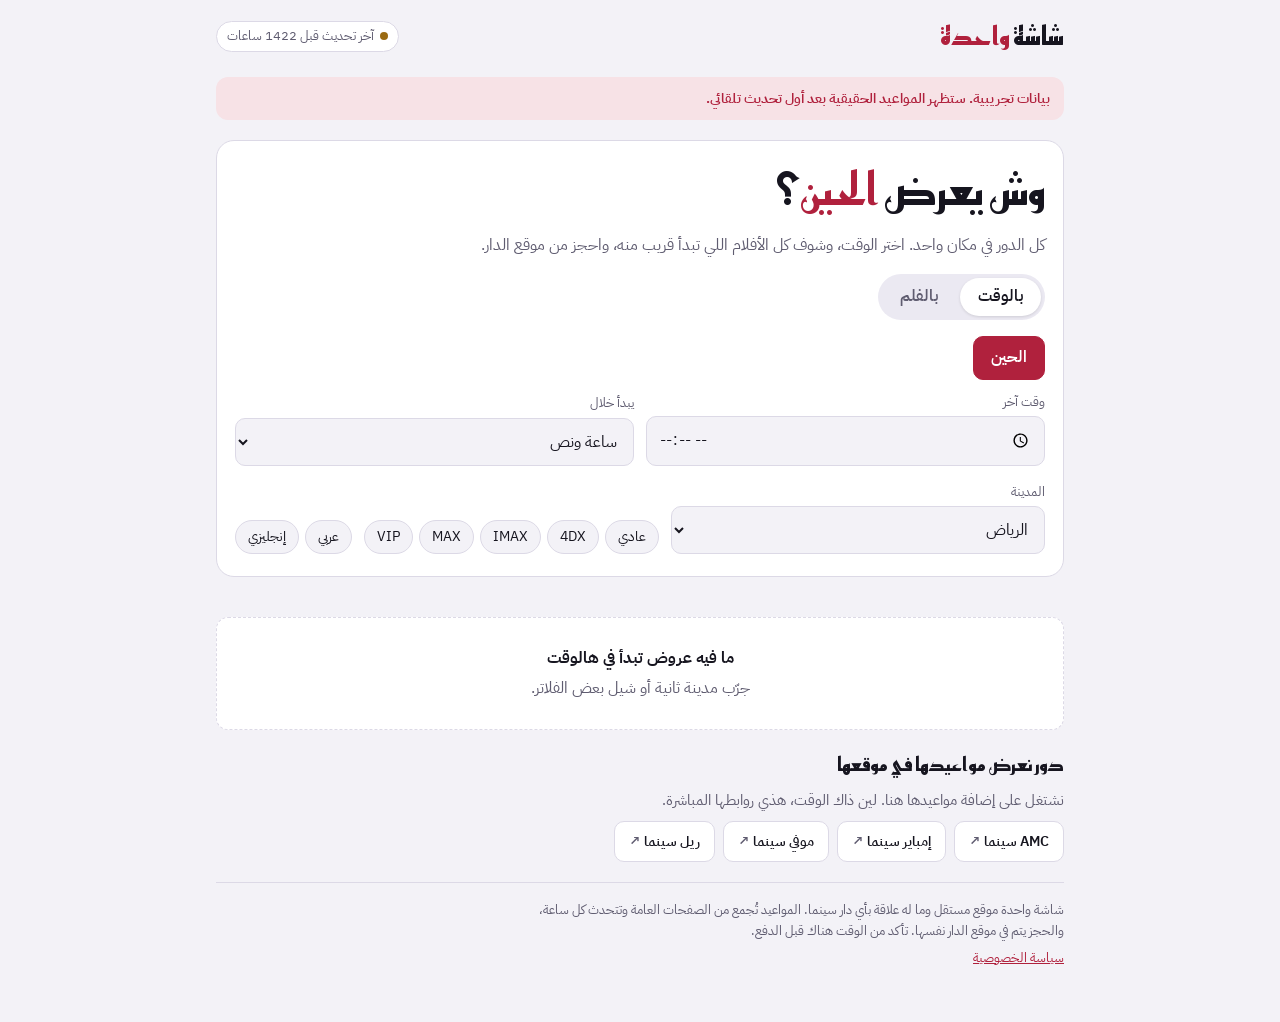
==== site/index.html @ a5a9aa64 "commit main" ====
<!doctype html>
<html lang="ar" dir="rtl">
<head>
<meta charset="utf-8">
<meta name="viewport" content="width=device-width, initial-scale=1, viewport-fit=cover">
<title>شاشة واحدة | مواعيد السينما في السعودية</title>
<meta name="description" content="كل أفلام السينما في السعودية ومواعيدها في مكان واحد. اختر الوقت اللي يناسبك واحجز من موقع الدار نفسها.">
<meta name="theme-color" content="#14151d">
<meta property="og:title" content="شاشة واحدة">
<meta property="og:description" content="وش يعرض الساعة 9 الليلة؟ كل دور السينما في مكان واحد.">
<link rel="preconnect" href="https://fonts.googleapis.com">
<link rel="preconnect" href="https://fonts.gstatic.com" crossorigin>
<link rel="stylesheet" href="https://fonts.googleapis.com/css2?family=Reem+Kufi:wght@500;700&family=IBM+Plex+Sans+Arabic:wght@400;500;600;700&display=swap">
<link rel="stylesheet" href="assets/style.css">
<!-- الإحصائيات: ضع سكربت Google Analytics أو Umami هنا (انظر README) -->
</head>
<body>
<div class="page">
  <header class="top">
    <a class="brand" href="./">شاشة <span>واحدة</span></a>
    <span class="fresh" id="fresh" role="status">جاري التحميل…</span>
  </header>

  <div class="sample-banner" id="sampleBanner" hidden>بيانات تجريبية. ستظهر المواعيد الحقيقية بعد أول تحديث تلقائي.</div>

  <section class="hero" aria-labelledby="heroQ">
    <h1 id="heroQ">وش يعرض <em id="heroTime">الحين</em>؟</h1>
    <p class="lede">كل الدور في مكان واحد. اختر الوقت، وشوف كل الأفلام اللي تبدأ قريب منه، واحجز من موقع الدار.</p>

    <div class="tabs" role="tablist">
      <button type="button" role="tab" id="tabTime" aria-selected="true" aria-controls="panelTime">بالوقت</button>
      <button type="button" role="tab" id="tabMovie" aria-selected="false" aria-controls="panelMovie">بالفلم</button>
    </div>

    <div class="panel" id="panelTime" role="tabpanel" aria-labelledby="tabTime">
      <div class="times-pick" id="timePick" aria-label="اختر الوقت"></div>
      <div class="row">
        <label class="field" for="customTime">وقت آخر<input type="time" id="customTime" step="900"></label>
        <label class="field" for="windowSel">يبدأ خلال<select id="windowSel">
          <option value="45">45 دقيقة</option><option value="90" selected>ساعة ونص</option><option value="180">3 ساعات</option>
        </select></label>
      </div>
    </div>

    <div class="panel" id="panelMovie" role="tabpanel" aria-labelledby="tabMovie" hidden>
      <label class="field wide" for="q">اسم الفلم<input type="search" id="q" placeholder="اكتب بالعربي أو الإنجليزي" autocomplete="off"></label>
    </div>

    <div class="row filters">
      <label class="field" for="city">المدينة<select id="city"></select></label>
      <div class="chipset" id="formatSet" aria-label="نوع الشاشة"></div>
      <div class="chipset" id="langSet" aria-label="اللغة"></div>
    </div>
  </section>

  <p class="summary" id="summary" aria-live="polite"></p>
  <main id="results" class="results"></main>

  <section class="elsewhere" aria-labelledby="elsewhereH">
    <h2 id="elsewhereH">دور نعرض مواعيدها في موقعها</h2>
    <p>نشتغل على إضافة مواعيدها هنا. لين ذاك الوقت، هذي روابطها المباشرة.</p>
    <div class="link-list" id="linkList"></div>
  </section>

  <section class="alerts" id="alerts" hidden aria-labelledby="alertsH">
    <h2 id="alertsH">نبهني أول ما يفتح الحجز</h2>
    <p>اكتب إيميلك واسم الفلم، ونرسل لك أول ما تنزل مواعيده.</p>
    <form id="alertForm" class="row">
      <label class="field" for="alertEmail">الإيميل<input type="email" id="alertEmail" name="email" required dir="ltr"></label>
      <label class="field" for="alertMovie">الفلم<input type="text" id="alertMovie" name="movie" required></label>
      <label class="consent" for="alertConsent"><input type="checkbox" id="alertConsent" name="consent" required> أوافق على <a href="privacy.html">سياسة الخصوصية</a></label>
      <button type="submit" class="btn">نبهني</button>
    </form>
    <p class="form-msg" id="alertMsg" role="status"></p>
  </section>

  <footer class="foot">
    <p>شاشة واحدة موقع مستقل وما له علاقة بأي دار سينما. المواعيد تُجمع من الصفحات العامة وتتحدث كل ساعة، والحجز يتم في موقع الدار نفسها. تأكد من الوقت هناك قبل الدفع.</p>
    <p><a href="privacy.html">سياسة الخصوصية</a></p>
  </footer>
</div>
<script src="assets/app.js"></script>
</body>
</html>
---- site/assets/style.css ----
/* Layout: one column. A big time question up top, then a timeline of shows sorted by start time,
   each row reads like a ticket stub: time | film + cinema | book. */
:root{
  --bg:#f3f2f7; --surface:#ffffff; --sunk:#ebe9f2; --ink:#16151f; --muted:#5f5c70; --line:#dcd9e6;
  --accent:#b0213d; --accent-ink:#ffffff; --accent-soft:#f7e2e6; --gold:#9a6a12;
  --ok:#1f7a4d; --warn:#9a6a12; --bad:#b0213d;
  --f-display:"Reem Kufi","IBM Plex Sans Arabic",Tahoma,sans-serif;
  --f-body:"IBM Plex Sans Arabic",Tahoma,"Segoe UI",sans-serif;
  --r:12px;
  color-scheme:light;
}
@media (prefers-color-scheme:dark){:root{
  --bg:#111118; --surface:#1a1a24; --sunk:#14141c; --ink:#ecebf3; --muted:#9d9ab0; --line:#2c2b3a;
  --accent:#ec5a77; --accent-ink:#16151f; --accent-soft:#3a1d27; --gold:#e0b357;
  --ok:#5fcf95; --warn:#e0b357; --bad:#ec5a77; color-scheme:dark}}

*{box-sizing:border-box}
html{-webkit-text-size-adjust:100%}
body{margin:0;background:var(--bg);color:var(--ink);font-family:var(--f-body);font-size:16px;line-height:1.6}
a{color:var(--accent)}
button,input,select{font:inherit;color:inherit}
:focus-visible{outline:2px solid var(--accent);outline-offset:2px;border-radius:6px}
[hidden]{display:none!important}

.page{max-width:880px;margin:0 auto;padding:max(16px,env(safe-area-inset-top)) 16px 48px;display:flex;flex-direction:column;gap:20px}

.top{display:flex;justify-content:space-between;align-items:center;gap:12px;flex-wrap:wrap}
.brand{font-family:var(--f-display);font-weight:700;font-size:1.6rem;color:var(--ink);text-decoration:none}
.brand span{color:var(--accent)}
.fresh{font-size:.8rem;color:var(--muted);background:var(--surface);border:1px solid var(--line);padding:4px 10px;border-radius:99px;display:inline-flex;align-items:center;gap:6px}
.fresh::before{content:"";width:8px;height:8px;border-radius:50%;background:var(--muted)}
.fresh.ok::before{background:var(--ok)} .fresh.stale::before{background:var(--warn)}
.sample-banner{background:var(--accent-soft);color:var(--accent);border-radius:var(--r);padding:10px 14px;font-weight:600;font-size:.9rem}

.hero{background:var(--surface);border:1px solid var(--line);border-radius:18px;padding:22px 18px;display:flex;flex-direction:column;gap:16px}
.hero h1{font-family:var(--f-display);font-weight:700;font-size:clamp(1.9rem,6vw,2.8rem);line-height:1.2;margin:0;text-wrap:balance}
.hero h1 em{font-style:normal;color:var(--accent);font-variant-numeric:tabular-nums}
.lede{margin:0;color:var(--muted);max-width:60ch}

.tabs{display:inline-flex;background:var(--sunk);border-radius:99px;padding:4px;gap:4px;align-self:flex-start}
.tabs button{border:0;background:transparent;padding:6px 18px;border-radius:99px;cursor:pointer;font-weight:600;color:var(--muted)}
.tabs button[aria-selected=true]{background:var(--surface);color:var(--ink);box-shadow:0 1px 3px rgba(0,0,0,.12)}

.panel{display:flex;flex-direction:column;gap:12px}
.row{display:flex;flex-wrap:wrap;gap:12px;align-items:flex-end}
.field{display:flex;flex-direction:column;gap:4px;font-size:.8rem;color:var(--muted);flex:1 1 150px;min-width:0}
.field.wide{flex-basis:100%}
.field input,.field select{font-size:1rem;padding:10px 12px;border:1px solid var(--line);border-radius:10px;background:var(--bg);color:var(--ink);width:100%}

.times-pick{display:flex;flex-wrap:wrap;gap:8px}
.tp{border:1px solid var(--line);background:var(--bg);border-radius:10px;padding:8px 14px;cursor:pointer;font-weight:600;font-variant-numeric:tabular-nums;min-width:72px}
.tp[aria-pressed=true]{background:var(--accent);border-color:var(--accent);color:var(--accent-ink)}
.chipset{display:flex;flex-wrap:wrap;gap:6px}
.chip{border:1px solid var(--line);background:var(--bg);border-radius:99px;padding:5px 12px;font-size:.85rem;cursor:pointer}
.chip[aria-pressed=true]{background:var(--ink);border-color:var(--ink);color:var(--bg)}

.summary{margin:0;color:var(--muted);font-size:.92rem}
.results{display:flex;flex-direction:column;gap:10px}

/* time-first rows */
.show{display:grid;grid-template-columns:auto 1fr auto;gap:14px;align-items:center;background:var(--surface);border:1px solid var(--line);border-radius:var(--r);padding:12px 14px;position:relative}
.show .when{font-variant-numeric:tabular-nums;text-align:center;min-width:64px;padding-inline-end:14px;border-inline-end:2px dashed var(--line)}
.show .when b{display:block;font-size:1.35rem;font-weight:700;direction:ltr;line-height:1.1}
.show .when small{color:var(--muted);font-size:.72rem}
.show .what{min-width:0;display:flex;flex-direction:column;gap:2px}
.show .what h3{margin:0;font-size:1.02rem;font-weight:700;overflow-wrap:anywhere}
.show .where{color:var(--muted);font-size:.85rem;overflow-wrap:anywhere}
.tags{display:flex;flex-wrap:wrap;gap:4px;margin-top:2px}
.tag{font-size:.72rem;padding:1px 7px;border-radius:5px;background:var(--sunk);color:var(--muted)}
.tag.fmt{background:var(--accent-soft);color:var(--accent);font-weight:600}
.tag.rate{border:1px solid var(--line);background:transparent}
.btn{display:inline-flex;align-items:center;gap:6px;background:var(--accent);color:var(--accent-ink);border:0;border-radius:10px;padding:9px 14px;font-weight:700;text-decoration:none;white-space:nowrap;cursor:pointer}
.btn:hover{filter:brightness(1.07)}
.soon{position:absolute;top:-8px;inset-inline-start:12px;background:var(--gold);color:var(--surface);font-size:.68rem;font-weight:700;padding:1px 8px;border-radius:99px}

/* movie-first cards */
.movie{background:var(--surface);border:1px solid var(--line);border-radius:var(--r);overflow:hidden}
.movie-head{padding:14px;border-bottom:1px solid var(--line);display:flex;flex-direction:column;gap:4px}
.movie-head h3{margin:0;font-family:var(--f-display);font-size:1.25rem;text-wrap:balance}
.cin{padding:12px 14px;border-bottom:1px dashed var(--line);display:flex;flex-direction:column;gap:8px}
.cin:last-child{border-bottom:0}
.cin-name{font-weight:600;font-size:.95rem}
.cin-name small{color:var(--muted);font-weight:400}
.stubs{display:flex;flex-wrap:wrap;gap:8px}
.stub{text-decoration:none;color:var(--ink);border:1px solid var(--line);background:var(--bg);border-radius:8px;padding:6px 12px;font-variant-numeric:tabular-nums;font-weight:600;display:flex;flex-direction:column;align-items:center;min-width:76px}
.stub small{font-weight:400;font-size:.7rem;color:var(--muted)}
.stub:hover{border-color:var(--accent);background:var(--accent-soft)}

.empty{background:var(--surface);border:1px dashed var(--line);border-radius:var(--r);padding:28px 16px;text-align:center;color:var(--muted)}
.empty strong{display:block;color:var(--ink);margin-bottom:4px}

.elsewhere,.alerts{display:flex;flex-direction:column;gap:8px}
.elsewhere h2,.alerts h2{font-family:var(--f-display);font-size:1.2rem;margin:0}
.elsewhere p,.alerts p{margin:0;color:var(--muted);font-size:.92rem}
.link-list{display:flex;flex-wrap:wrap;gap:8px}
.link-list a{border:1px solid var(--line);background:var(--surface);border-radius:10px;padding:8px 14px;text-decoration:none;color:var(--ink);font-weight:600;font-size:.9rem}
.link-list a::after{content:" ↗";color:var(--muted)}
.link-list a:hover{border-color:var(--accent)}
.consent{display:flex;align-items:center;gap:6px;font-size:.85rem;color:var(--muted);flex-basis:100%}
.form-msg{min-height:1.2em}

.foot{border-top:1px solid var(--line);padding-top:16px;color:var(--muted);font-size:.82rem}
.foot p{margin:0 0 6px;max-width:70ch}

@media (max-width:520px){
  .show{grid-template-columns:auto 1fr;}
  .show .btn{grid-column:1/-1;justify-content:center}
}
@media (prefers-reduced-motion:no-preference){
  .show,.stub,.tp,.chip{transition:background .15s,border-color .15s}
}
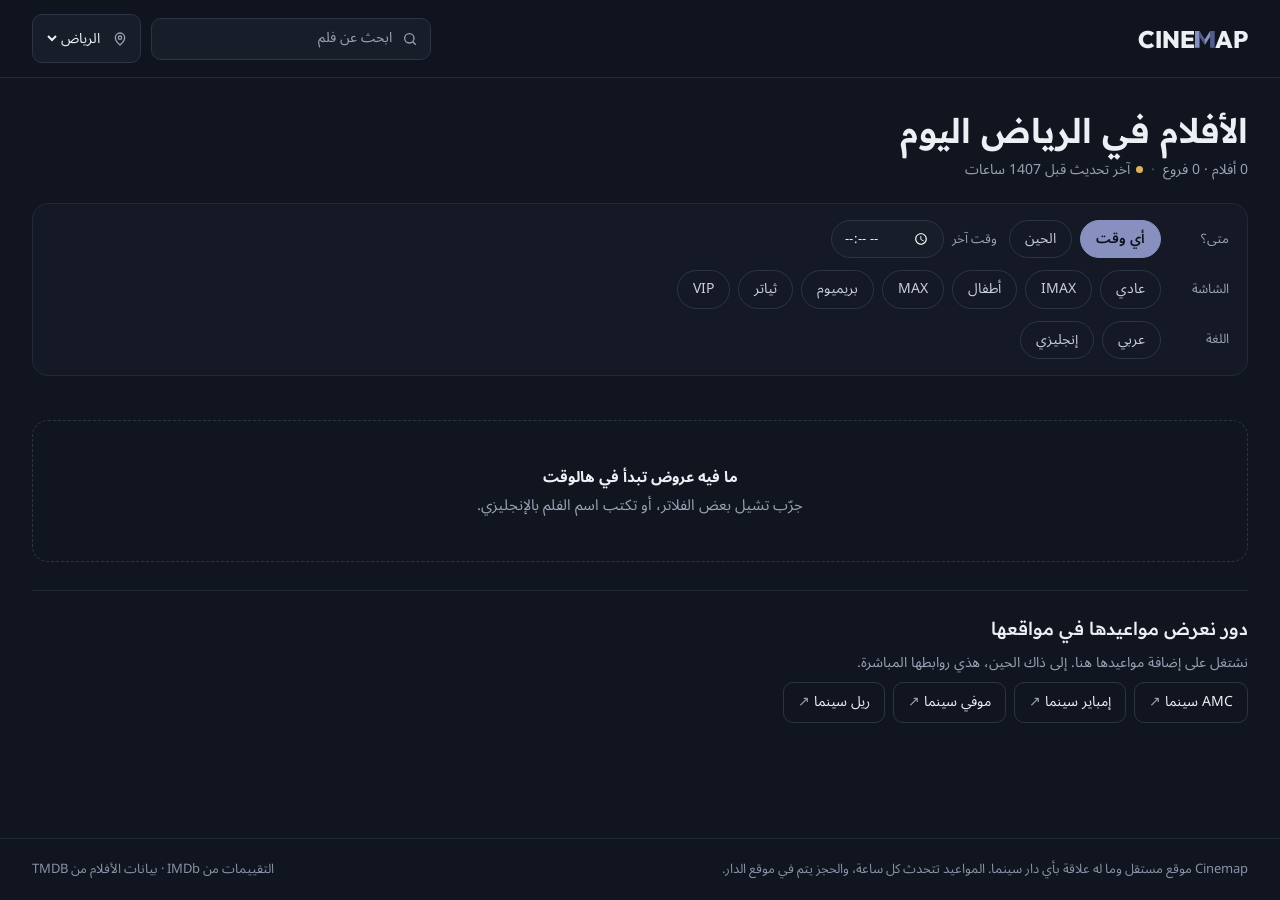
==== commit 3ff7ad5f: "new design" ====
--- a/site/index.html
+++ b/site/index.html
@@ -3,82 +3,84 @@
 <head>
 <meta charset="utf-8">
 <meta name="viewport" content="width=device-width, initial-scale=1, viewport-fit=cover">
-<title>شاشة واحدة | مواعيد السينما في السعودية</title>
+<title>Cinemap | مواعيد السينما في السعودية</title>
 <meta name="description" content="كل أفلام السينما في السعودية ومواعيدها في مكان واحد. اختر الوقت اللي يناسبك واحجز من موقع الدار نفسها.">
-<meta name="theme-color" content="#14151d">
-<meta property="og:title" content="شاشة واحدة">
-<meta property="og:description" content="وش يعرض الساعة 9 الليلة؟ كل دور السينما في مكان واحد.">
+<meta name="theme-color" content="#11151F">
+<meta property="og:title" content="Cinemap · سينما ماب">
+<meta property="og:description" content="كل الدور. كل المواعيد. خريطة وحدة.">
+<link rel="icon" href="assets/favicon.svg" type="image/svg+xml">
 <link rel="preconnect" href="https://fonts.googleapis.com">
 <link rel="preconnect" href="https://fonts.gstatic.com" crossorigin>
-<link rel="stylesheet" href="https://fonts.googleapis.com/css2?family=Reem+Kufi:wght@500;700&family=IBM+Plex+Sans+Arabic:wght@400;500;600;700&display=swap">
+<link rel="preconnect" href="https://image.tmdb.org">
+<link rel="stylesheet" href="https://fonts.googleapis.com/css2?family=Outfit:wght@800&family=Readex+Pro:wght@400;500;600&family=Noto+Sans+Arabic:wght@400;500;600&display=swap">
 <link rel="stylesheet" href="assets/style.css">
 <!-- الإحصائيات: ضع سكربت Google Analytics أو Umami هنا (انظر README) -->
 </head>
 <body>
-<div class="page">
-  <header class="top">
-    <a class="brand" href="./">شاشة <span>واحدة</span></a>
-    <span class="fresh" id="fresh" role="status">جاري التحميل…</span>
-  </header>
+<header class="top">
+  <div class="wrap top-in">
+    <a class="logo" href="#/" aria-label="Cinemap، الصفحة الرئيسية" dir="ltr">
+      <span>CINE</span><svg viewBox="0 0 82 70" aria-hidden="true"><path d="M0 0H19V70H0Z" fill="#8790BF"/><path d="M19 0L41 34V58L19 24Z" fill="#545C8A"/><path d="M41 34L63 0V24L41 58Z" fill="#8790BF"/><path d="M63 0H82V70H63Z" fill="#545C8A"/></svg><span>AP</span>
+    </a>
+    <div class="top-tools">
+      <label class="search" for="q">
+        <svg width="16" height="16" viewBox="0 0 24 24" fill="none" stroke="currentColor" stroke-width="2" stroke-linecap="round" aria-hidden="true"><circle cx="11" cy="11" r="7"/><path d="M20 20l-3.5-3.5"/></svg>
+        <input id="q" type="search" placeholder="ابحث عن فلم" autocomplete="off" aria-label="ابحث عن فلم">
+      </label>
+      <label class="city" for="city">
+        <svg width="16" height="16" viewBox="0 0 24 24" fill="none" stroke="currentColor" stroke-width="2" stroke-linecap="round" aria-hidden="true"><path d="M12 21s-7-6.2-7-11a7 7 0 0 1 14 0c0 4.8-7 11-7 11z"/><circle cx="12" cy="10" r="2.5"/></svg>
+        <select id="city" aria-label="المدينة"></select>
+      </label>
+    </div>
+  </div>
+</header>
 
-  <div class="sample-banner" id="sampleBanner" hidden>بيانات تجريبية. ستظهر المواعيد الحقيقية بعد أول تحديث تلقائي.</div>
+<div class="sample-banner" id="sampleBanner" hidden>بيانات تجريبية. المواعيد الحقيقية تظهر بعد أول تحديث تلقائي.</div>
 
-  <section class="hero" aria-labelledby="heroQ">
-    <h1 id="heroQ">وش يعرض <em id="heroTime">الحين</em>؟</h1>
-    <p class="lede">كل الدور في مكان واحد. اختر الوقت، وشوف كل الأفلام اللي تبدأ قريب منه، واحجز من موقع الدار.</p>
-
-    <div class="tabs" role="tablist">
-      <button type="button" role="tab" id="tabTime" aria-selected="true" aria-controls="panelTime">بالوقت</button>
-      <button type="button" role="tab" id="tabMovie" aria-selected="false" aria-controls="panelMovie">بالفلم</button>
-    </div>
-
-    <div class="panel" id="panelTime" role="tabpanel" aria-labelledby="tabTime">
-      <div class="times-pick" id="timePick" aria-label="اختر الوقت"></div>
-      <div class="row">
-        <label class="field" for="customTime">وقت آخر<input type="time" id="customTime" step="900"></label>
-        <label class="field" for="windowSel">يبدأ خلال<select id="windowSel">
-          <option value="45">45 دقيقة</option><option value="90" selected>ساعة ونص</option><option value="180">3 ساعات</option>
-        </select></label>
+<main class="wrap" id="app">
+  <section id="homeView">
+    <div class="head">
+      <div>
+        <h1 id="homeTitle">الأفلام اليوم</h1>
+        <p class="meta"><span id="countText">جاري التحميل…</span> <span class="dot-sep">·</span> <span id="fresh" class="fresh">—</span></p>
       </div>
     </div>
 
-    <div class="panel" id="panelMovie" role="tabpanel" aria-labelledby="tabMovie" hidden>
-      <label class="field wide" for="q">اسم الفلم<input type="search" id="q" placeholder="اكتب بالعربي أو الإنجليزي" autocomplete="off"></label>
-    </div>
+    <section class="filters" aria-label="الفلاتر">
+      <div class="frow">
+        <span class="flabel">متى؟</span>
+        <div class="chips" id="timeChips"></div>
+        <label class="custom-time" for="customTime"><span>وقت آخر</span><input type="time" id="customTime" step="900"></label>
+      </div>
+      <div class="frow">
+        <span class="flabel">الشاشة</span>
+        <div class="chips" id="formatChips"></div>
+      </div>
+      <div class="frow">
+        <span class="flabel">اللغة</span>
+        <div class="chips" id="langChips"></div>
+      </div>
+    </section>
 
-    <div class="row filters">
-      <label class="field" for="city">المدينة<select id="city"></select></label>
-      <div class="chipset" id="formatSet" aria-label="نوع الشاشة"></div>
-      <div class="chipset" id="langSet" aria-label="اللغة"></div>
-    </div>
+    <div class="grid" id="grid"></div>
+    <div class="empty" id="empty" hidden></div>
   </section>
 
-  <p class="summary" id="summary" aria-live="polite"></p>
-  <main id="results" class="results"></main>
+  <section id="movieView" hidden></section>
 
-  <section class="elsewhere" aria-labelledby="elsewhereH">
-    <h2 id="elsewhereH">دور نعرض مواعيدها في موقعها</h2>
-    <p>نشتغل على إضافة مواعيدها هنا. لين ذاك الوقت، هذي روابطها المباشرة.</p>
+  <section class="elsewhere" id="elsewhere" aria-labelledby="elsewhereH">
+    <h2 id="elsewhereH">دور نعرض مواعيدها في مواقعها</h2>
+    <p>نشتغل على إضافة مواعيدها هنا. إلى ذاك الحين، هذي روابطها المباشرة.</p>
     <div class="link-list" id="linkList"></div>
   </section>
+</main>
 
-  <section class="alerts" id="alerts" hidden aria-labelledby="alertsH">
-    <h2 id="alertsH">نبهني أول ما يفتح الحجز</h2>
-    <p>اكتب إيميلك واسم الفلم، ونرسل لك أول ما تنزل مواعيده.</p>
-    <form id="alertForm" class="row">
-      <label class="field" for="alertEmail">الإيميل<input type="email" id="alertEmail" name="email" required dir="ltr"></label>
-      <label class="field" for="alertMovie">الفلم<input type="text" id="alertMovie" name="movie" required></label>
-      <label class="consent" for="alertConsent"><input type="checkbox" id="alertConsent" name="consent" required> أوافق على <a href="privacy.html">سياسة الخصوصية</a></label>
-      <button type="submit" class="btn">نبهني</button>
-    </form>
-    <p class="form-msg" id="alertMsg" role="status"></p>
-  </section>
-
-  <footer class="foot">
-    <p>شاشة واحدة موقع مستقل وما له علاقة بأي دار سينما. المواعيد تُجمع من الصفحات العامة وتتحدث كل ساعة، والحجز يتم في موقع الدار نفسها. تأكد من الوقت هناك قبل الدفع.</p>
-    <p><a href="privacy.html">سياسة الخصوصية</a></p>
-  </footer>
-</div>
+<footer class="foot">
+  <div class="wrap foot-in">
+    <span>Cinemap موقع مستقل وما له علاقة بأي دار سينما. المواعيد تتحدث كل ساعة، والحجز يتم في موقع الدار.</span>
+    <span>التقييمات من IMDb · بيانات الأفلام من TMDB</span>
+  </div>
+</footer>
 <script src="assets/app.js"></script>
 </body>
 </html>
--- a/site/assets/style.css
+++ b/site/assets/style.css
@@ -1,111 +1,168 @@
-/* Layout: one column. A big time question up top, then a timeline of shows sorted by start time,
-   each row reads like a ticket stub: time | film + cinema | book. */
+/* Cinemap · بنفسجي الغسق
+   تخطيط: هيدر ثابت، ثم شبكة ملصقات (الرئيسية) أو صفحة فلم (تفاصيل + مواعيد حسب الفرع). */
 :root{
-  --bg:#f3f2f7; --surface:#ffffff; --sunk:#ebe9f2; --ink:#16151f; --muted:#5f5c70; --line:#dcd9e6;
-  --accent:#b0213d; --accent-ink:#ffffff; --accent-soft:#f7e2e6; --gold:#9a6a12;
-  --ok:#1f7a4d; --warn:#9a6a12; --bad:#b0213d;
-  --f-display:"Reem Kufi","IBM Plex Sans Arabic",Tahoma,sans-serif;
-  --f-body:"IBM Plex Sans Arabic",Tahoma,"Segoe UI",sans-serif;
+  --night:#11151F;      /* الخلفية */
+  --night-2:#0D1018;    /* أغمق: نص فوق البنفسجي */
+  --surface:#181D2A;    /* البطاقات */
+  --surface-2:#141925;  /* لوحات */
+  --raise:#1F2533;      /* وسوم */
+  --line:#222939;
+  --line-2:#2C3446;
+  --ink:#ECEFF4;
+  --ink-2:#C9CEDB;
+  --muted:#9AA1B5;
+  --dusk:#8790BF;       /* اللون الرئيسي: الاختيار والأزرار */
+  --dusk-shade:#545C8A;
+  --dusk-ink:#A3ABDB;   /* روابط ونص بنفسجي على الغامق */
+  --dusk-soft:#232945;
+  --imdb:#F5C518;
+  --ok:#7FC4A0; --warn:#D9B45A;
+  --f-logo:"Outfit",system-ui,sans-serif;
+  --f-head:"Readex Pro","Noto Sans Arabic",Tahoma,sans-serif;
+  --f-body:"Noto Sans Arabic","Readex Pro",Tahoma,sans-serif;
   --r:12px;
-  color-scheme:light;
+  color-scheme:dark;
 }
-@media (prefers-color-scheme:dark){:root{
-  --bg:#111118; --surface:#1a1a24; --sunk:#14141c; --ink:#ecebf3; --muted:#9d9ab0; --line:#2c2b3a;
-  --accent:#ec5a77; --accent-ink:#16151f; --accent-soft:#3a1d27; --gold:#e0b357;
-  --ok:#5fcf95; --warn:#e0b357; --bad:#ec5a77; color-scheme:dark}}
-
 *{box-sizing:border-box}
 html{-webkit-text-size-adjust:100%}
-body{margin:0;background:var(--bg);color:var(--ink);font-family:var(--f-body);font-size:16px;line-height:1.6}
-a{color:var(--accent)}
+body{margin:0;background:var(--night);color:var(--ink);font-family:var(--f-body);font-size:15px;line-height:1.6;min-height:100vh;display:flex;flex-direction:column}
+a{color:var(--dusk-ink)} a:hover{color:#C4CAEC}
 button,input,select{font:inherit;color:inherit}
-:focus-visible{outline:2px solid var(--accent);outline-offset:2px;border-radius:6px}
+:focus-visible{outline:2px solid var(--dusk);outline-offset:2px;border-radius:8px}
 [hidden]{display:none!important}
+img{max-width:100%;display:block}
+.wrap{width:100%;max-width:1280px;margin:0 auto;padding-inline:clamp(16px,3vw,32px)}
 
-.page{max-width:880px;margin:0 auto;padding:max(16px,env(safe-area-inset-top)) 16px 48px;display:flex;flex-direction:column;gap:20px}
+/* ---------- الهيدر ---------- */
+.top{position:sticky;top:0;z-index:10;background:rgba(17,21,31,.92);backdrop-filter:blur(10px);-webkit-backdrop-filter:blur(10px);border-bottom:1px solid var(--line);padding-top:env(safe-area-inset-top,0px)}
+.top-in{display:flex;align-items:center;justify-content:space-between;gap:16px;padding-block:14px;flex-wrap:wrap}
+.logo{display:flex;align-items:baseline;text-decoration:none;color:var(--ink);font-family:var(--f-logo);font-weight:800;font-size:24px;line-height:1;letter-spacing:-.01em}
+.logo:hover{color:var(--ink)}
+.logo svg{height:.7em;width:auto;margin:0 .03em}
+.top-tools{display:flex;gap:10px;align-items:center;flex-wrap:wrap}
+.search,.city{display:flex;align-items:center;gap:8px;background:var(--surface);border:1px solid var(--line-2);border-radius:10px;padding:0 12px;min-height:42px;color:var(--muted)}
+.search{width:min(280px,60vw)}
+.search input{flex:1;min-width:0;background:transparent;border:0;outline:0;color:var(--ink);font-size:14px}
+.search input::placeholder{color:var(--muted)}
+.city select{background:transparent;border:0;outline:0;color:var(--ink);font-size:14px;cursor:pointer;padding:8px 0}
+.city select option{background:var(--surface);color:var(--ink)}
+.sample-banner{background:var(--dusk-soft);color:var(--dusk-ink);text-align:center;padding:8px 16px;font-size:13px}
 
-.top{display:flex;justify-content:space-between;align-items:center;gap:12px;flex-wrap:wrap}
-.brand{font-family:var(--f-display);font-weight:700;font-size:1.6rem;color:var(--ink);text-decoration:none}
-.brand span{color:var(--accent)}
-.fresh{font-size:.8rem;color:var(--muted);background:var(--surface);border:1px solid var(--line);padding:4px 10px;border-radius:99px;display:inline-flex;align-items:center;gap:6px}
-.fresh::before{content:"";width:8px;height:8px;border-radius:50%;background:var(--muted)}
+main{flex:1;display:flex;flex-direction:column;gap:28px;padding-block:32px 56px}
+#homeView{display:flex;flex-direction:column;gap:22px}
+
+/* ---------- رأس الصفحة ---------- */
+.head h1{margin:0;font-family:var(--f-head);font-weight:600;font-size:clamp(26px,4vw,34px);line-height:1.25;text-wrap:balance}
+.meta{margin:6px 0 0;color:var(--muted);font-size:14px}
+.dot-sep{opacity:.5;margin:0 4px}
+.fresh::before{content:"";display:inline-block;width:7px;height:7px;border-radius:50%;background:var(--muted);margin-inline-end:6px;vertical-align:middle}
 .fresh.ok::before{background:var(--ok)} .fresh.stale::before{background:var(--warn)}
-.sample-banner{background:var(--accent-soft);color:var(--accent);border-radius:var(--r);padding:10px 14px;font-weight:600;font-size:.9rem}
 
-.hero{background:var(--surface);border:1px solid var(--line);border-radius:18px;padding:22px 18px;display:flex;flex-direction:column;gap:16px}
-.hero h1{font-family:var(--f-display);font-weight:700;font-size:clamp(1.9rem,6vw,2.8rem);line-height:1.2;margin:0;text-wrap:balance}
-.hero h1 em{font-style:normal;color:var(--accent);font-variant-numeric:tabular-nums}
-.lede{margin:0;color:var(--muted);max-width:60ch}
+/* ---------- الفلاتر ---------- */
+.filters{display:flex;flex-direction:column;gap:12px;padding:16px 18px;background:var(--surface-2);border:1px solid var(--line);border-radius:16px}
+.frow{display:flex;align-items:center;gap:12px;flex-wrap:wrap}
+.flabel{width:56px;flex:0 0 auto;font-size:13px;color:var(--muted)}
+.chips{display:flex;gap:8px;flex-wrap:wrap}
+.chip{cursor:pointer;border-radius:999px;padding:7px 15px;font-size:14px;min-height:38px;background:transparent;color:var(--ink-2);border:1px solid var(--line-2);transition:border-color .15s,background .15s,color .15s}
+.chip:hover{border-color:var(--dusk-shade)}
+.chip[aria-pressed=true]{background:var(--dusk);border-color:var(--dusk);color:var(--night-2);font-weight:600}
+.custom-time{display:flex;align-items:center;gap:8px;font-size:13px;color:var(--muted)}
+.custom-time input{background:var(--surface);border:1px solid var(--line-2);border-radius:999px;padding:6px 12px;color:var(--ink);min-height:38px}
+@media (max-width:640px){
+  .frow{flex-wrap:nowrap;align-items:flex-start}
+  .frow .chips{flex-wrap:nowrap;overflow-x:auto;padding-bottom:4px;scrollbar-width:none}
+  .frow .chips::-webkit-scrollbar{display:none}
+  .chip{white-space:nowrap}
+  .custom-time{display:none}
+  .flabel{width:auto;padding-top:8px}
+}
 
-.tabs{display:inline-flex;background:var(--sunk);border-radius:99px;padding:4px;gap:4px;align-self:flex-start}
-.tabs button{border:0;background:transparent;padding:6px 18px;border-radius:99px;cursor:pointer;font-weight:600;color:var(--muted)}
-.tabs button[aria-selected=true]{background:var(--surface);color:var(--ink);box-shadow:0 1px 3px rgba(0,0,0,.12)}
+/* ---------- شبكة الأفلام ---------- */
+.grid{display:grid;grid-template-columns:repeat(auto-fill,minmax(180px,1fr));gap:22px 14px}
+@media (max-width:520px){.grid{grid-template-columns:repeat(2,minmax(0,1fr));gap:18px 10px}}
+.card{text-decoration:none;color:inherit;display:flex;flex-direction:column;gap:10px;border-radius:14px;padding:6px;transition:background .15s}
+.card:hover{background:var(--surface);color:inherit}
+.poster{position:relative;aspect-ratio:2/3;border-radius:10px;overflow:hidden;background:var(--surface)}
+.poster img{width:100%;height:100%;object-fit:cover}
+.poster .ph{position:absolute;inset:0;display:flex;flex-direction:column;justify-content:flex-end;gap:4px;padding:16px}
+.poster .ph b{font-family:var(--f-head);font-weight:600;font-size:20px;line-height:1.25;color:rgba(255,255,255,.92)}
+.poster .ph i{font-style:normal;font-size:11px;letter-spacing:.06em;color:rgba(255,255,255,.6);direction:ltr;text-align:right}
+.badge-imdb{position:absolute;top:8px;right:8px;display:inline-flex;gap:4px;align-items:center;background:var(--imdb);color:#111;font-family:var(--f-head);font-weight:600;font-size:12px;border-radius:6px;padding:1px 7px}
+.badge-age{position:absolute;top:8px;left:8px;background:rgba(13,16,24,.78);color:var(--ink);font-size:11px;border-radius:6px;padding:1px 7px;border:1px solid rgba(255,255,255,.16)}
+.card-info{display:flex;flex-direction:column;gap:1px;padding:0 2px}
+.card-title{font-weight:600;font-size:15px;line-height:1.4}
+.card-sub{color:var(--muted);font-size:12.5px}
+.card-next{font-size:13px;margin-top:3px}
+.card-next b{color:var(--dusk-ink);font-weight:600}
+.card-next span{color:var(--muted)}
 
-.panel{display:flex;flex-direction:column;gap:12px}
-.row{display:flex;flex-wrap:wrap;gap:12px;align-items:flex-end}
-.field{display:flex;flex-direction:column;gap:4px;font-size:.8rem;color:var(--muted);flex:1 1 150px;min-width:0}
-.field.wide{flex-basis:100%}
-.field input,.field select{font-size:1rem;padding:10px 12px;border:1px solid var(--line);border-radius:10px;background:var(--bg);color:var(--ink);width:100%}
-
-.times-pick{display:flex;flex-wrap:wrap;gap:8px}
-.tp{border:1px solid var(--line);background:var(--bg);border-radius:10px;padding:8px 14px;cursor:pointer;font-weight:600;font-variant-numeric:tabular-nums;min-width:72px}
-.tp[aria-pressed=true]{background:var(--accent);border-color:var(--accent);color:var(--accent-ink)}
-.chipset{display:flex;flex-wrap:wrap;gap:6px}
-.chip{border:1px solid var(--line);background:var(--bg);border-radius:99px;padding:5px 12px;font-size:.85rem;cursor:pointer}
-.chip[aria-pressed=true]{background:var(--ink);border-color:var(--ink);color:var(--bg)}
-
-.summary{margin:0;color:var(--muted);font-size:.92rem}
-.results{display:flex;flex-direction:column;gap:10px}
-
-/* time-first rows */
-.show{display:grid;grid-template-columns:auto 1fr auto;gap:14px;align-items:center;background:var(--surface);border:1px solid var(--line);border-radius:var(--r);padding:12px 14px;position:relative}
-.show .when{font-variant-numeric:tabular-nums;text-align:center;min-width:64px;padding-inline-end:14px;border-inline-end:2px dashed var(--line)}
-.show .when b{display:block;font-size:1.35rem;font-weight:700;direction:ltr;line-height:1.1}
-.show .when small{color:var(--muted);font-size:.72rem}
-.show .what{min-width:0;display:flex;flex-direction:column;gap:2px}
-.show .what h3{margin:0;font-size:1.02rem;font-weight:700;overflow-wrap:anywhere}
-.show .where{color:var(--muted);font-size:.85rem;overflow-wrap:anywhere}
-.tags{display:flex;flex-wrap:wrap;gap:4px;margin-top:2px}
-.tag{font-size:.72rem;padding:1px 7px;border-radius:5px;background:var(--sunk);color:var(--muted)}
-.tag.fmt{background:var(--accent-soft);color:var(--accent);font-weight:600}
-.tag.rate{border:1px solid var(--line);background:transparent}
-.btn{display:inline-flex;align-items:center;gap:6px;background:var(--accent);color:var(--accent-ink);border:0;border-radius:10px;padding:9px 14px;font-weight:700;text-decoration:none;white-space:nowrap;cursor:pointer}
-.btn:hover{filter:brightness(1.07)}
-.soon{position:absolute;top:-8px;inset-inline-start:12px;background:var(--gold);color:var(--surface);font-size:.68rem;font-weight:700;padding:1px 8px;border-radius:99px}
-
-/* movie-first cards */
-.movie{background:var(--surface);border:1px solid var(--line);border-radius:var(--r);overflow:hidden}
-.movie-head{padding:14px;border-bottom:1px solid var(--line);display:flex;flex-direction:column;gap:4px}
-.movie-head h3{margin:0;font-family:var(--f-display);font-size:1.25rem;text-wrap:balance}
-.cin{padding:12px 14px;border-bottom:1px dashed var(--line);display:flex;flex-direction:column;gap:8px}
-.cin:last-child{border-bottom:0}
-.cin-name{font-weight:600;font-size:.95rem}
-.cin-name small{color:var(--muted);font-weight:400}
-.stubs{display:flex;flex-wrap:wrap;gap:8px}
-.stub{text-decoration:none;color:var(--ink);border:1px solid var(--line);background:var(--bg);border-radius:8px;padding:6px 12px;font-variant-numeric:tabular-nums;font-weight:600;display:flex;flex-direction:column;align-items:center;min-width:76px}
-.stub small{font-weight:400;font-size:.7rem;color:var(--muted)}
-.stub:hover{border-color:var(--accent);background:var(--accent-soft)}
-
-.empty{background:var(--surface);border:1px dashed var(--line);border-radius:var(--r);padding:28px 16px;text-align:center;color:var(--muted)}
+.empty{padding:44px 16px;text-align:center;color:var(--muted);border:1px dashed var(--line-2);border-radius:16px}
 .empty strong{display:block;color:var(--ink);margin-bottom:4px}
 
-.elsewhere,.alerts{display:flex;flex-direction:column;gap:8px}
-.elsewhere h2,.alerts h2{font-family:var(--f-display);font-size:1.2rem;margin:0}
-.elsewhere p,.alerts p{margin:0;color:var(--muted);font-size:.92rem}
+/* ---------- صفحة الفلم ---------- */
+.back{color:var(--muted);text-decoration:none;font-size:14px;align-self:flex-start}
+.back:hover{color:var(--ink)}
+.mv{display:flex;flex-direction:column;gap:36px}
+.mv-top{display:flex;gap:36px;flex-wrap:wrap;align-items:flex-start}
+.mv-poster{flex:0 0 260px;max-width:100%}
+.mv-poster .poster{border-radius:14px}
+.mv-info{flex:999 1 480px;min-width:0;display:flex;flex-direction:column;gap:18px}
+.mv-info h1{margin:0;font-family:var(--f-head);font-weight:600;font-size:clamp(28px,4.5vw,40px);line-height:1.2;text-wrap:balance}
+.mv-en{color:var(--muted);direction:ltr;text-align:right;font-size:15px}
+.tags{display:flex;gap:8px;flex-wrap:wrap;font-size:13px}
+.tag{background:var(--raise);border-radius:6px;padding:2px 9px;color:var(--ink-2)}
+.tag.age{background:transparent;border:1px solid var(--line-2);color:var(--ink)}
+.stats{display:flex;gap:12px;flex-wrap:wrap}
+.stat{display:flex;align-items:center;gap:12px;background:var(--surface);border:1px solid var(--line);border-radius:12px;padding:10px 16px}
+.stat .big{font-family:var(--f-head);font-weight:600;font-size:24px;line-height:1.2}
+.stat .big small{font-size:14px;color:var(--muted);font-weight:400}
+.stat .lbl{color:var(--muted);font-size:13px}
+.imdb-mark{background:var(--imdb);color:#111;font-family:var(--f-head);font-weight:600;font-size:13px;border-radius:5px;padding:1px 7px}
+.overview{margin:0;max-width:64ch;color:#D2D6E2;font-size:16px;line-height:1.85}
+.credits{margin:0;display:grid;grid-template-columns:max-content 1fr;gap:6px 20px;font-size:14px}
+.credits dt{color:var(--muted)} .credits dd{margin:0}
+.actions{display:flex;gap:10px;flex-wrap:wrap}
+.btn{display:inline-flex;align-items:center;gap:8px;text-decoration:none;border-radius:10px;padding:10px 18px;font-size:15px;font-weight:600;min-height:44px;border:1px solid var(--line-2);color:var(--ink);background:transparent;cursor:pointer}
+.btn:hover{border-color:var(--dusk-shade);color:var(--ink)}
+.btn.primary{background:var(--dusk);border-color:var(--dusk);color:var(--night-2)}
+.btn.primary:hover{filter:brightness(1.07);color:var(--night-2)}
+
+.st-head{display:flex;justify-content:space-between;align-items:flex-end;gap:12px;flex-wrap:wrap;border-bottom:1px solid var(--line);padding-bottom:12px}
+.st-head h2{margin:0;font-family:var(--f-head);font-weight:500;font-size:20px}
+.st-head p{margin:0;color:var(--muted);font-size:13px}
+.st-list{display:flex;flex-direction:column;border:1px solid var(--line);border-radius:16px;overflow:hidden}
+.st-row{display:flex;gap:24px;padding:18px 20px;border-bottom:1px solid var(--line);background:var(--surface-2);flex-wrap:wrap}
+.st-row:last-child{border-bottom:0}
+.st-cin{flex:0 0 200px;display:flex;flex-direction:column;gap:2px}
+.st-cin b{font-weight:600;font-size:16px}
+.st-cin span{color:var(--muted);font-size:13px}
+.st-groups{flex:999 1 380px;min-width:0;display:flex;flex-direction:column;gap:12px}
+.st-group{display:flex;gap:14px;align-items:center;flex-wrap:wrap}
+.st-fmt{width:72px;font-size:13px;color:var(--ink-2)}
+.times{display:flex;gap:8px;flex-wrap:wrap}
+.time{text-decoration:none;display:inline-flex;flex-direction:column;align-items:center;justify-content:center;min-width:80px;min-height:50px;border-radius:10px;border:1px solid var(--line-2);background:var(--surface);color:var(--ink);font-family:var(--f-head);font-weight:500;font-size:16px;line-height:1.2;transition:border-color .15s,background .15s}
+.time small{font-family:var(--f-body);font-weight:400;font-size:11px;color:var(--muted);margin-top:2px}
+.time:hover{border-color:var(--dusk);background:var(--dusk-soft);color:var(--ink)}
+.time.soon{border-color:var(--dusk-shade)}
+.st-note{margin:0;color:var(--muted);font-size:13px}
+
+/* ---------- أسفل ---------- */
+.elsewhere{display:flex;flex-direction:column;gap:8px;border-top:1px solid var(--line);padding-top:24px}
+.elsewhere h2{margin:0;font-family:var(--f-head);font-weight:500;font-size:18px}
+.elsewhere p{margin:0;color:var(--muted);font-size:14px}
 .link-list{display:flex;flex-wrap:wrap;gap:8px}
-.link-list a{border:1px solid var(--line);background:var(--surface);border-radius:10px;padding:8px 14px;text-decoration:none;color:var(--ink);font-weight:600;font-size:.9rem}
+.link-list a{border:1px solid var(--line-2);border-radius:10px;padding:8px 14px;text-decoration:none;color:var(--ink);font-size:14px}
 .link-list a::after{content:" ↗";color:var(--muted)}
-.link-list a:hover{border-color:var(--accent)}
-.consent{display:flex;align-items:center;gap:6px;font-size:.85rem;color:var(--muted);flex-basis:100%}
-.form-msg{min-height:1.2em}
+.link-list a:hover{border-color:var(--dusk-shade)}
+.foot{border-top:1px solid var(--line);color:#8A91A6;font-size:13px;padding-bottom:env(safe-area-inset-bottom,0px)}
+.foot-in{display:flex;justify-content:space-between;gap:12px;flex-wrap:wrap;padding-block:20px}
 
-.foot{border-top:1px solid var(--line);padding-top:16px;color:var(--muted);font-size:.82rem}
-.foot p{margin:0 0 6px;max-width:70ch}
-
-@media (max-width:520px){
-  .show{grid-template-columns:auto 1fr;}
-  .show .btn{grid-column:1/-1;justify-content:center}
+@media (max-width:640px){
+  .mv-top{gap:20px}
+  .mv-poster{flex-basis:140px}
+  .mv-info{flex-basis:100%}
+  .st-row{gap:12px;padding:16px}
+  .st-cin{flex-basis:100%}
+  .st-fmt{width:100%}
 }
-@media (prefers-reduced-motion:no-preference){
-  .show,.stub,.tp,.chip{transition:background .15s,border-color .15s}
-}
+@media (prefers-reduced-motion:reduce){*{transition:none!important}}
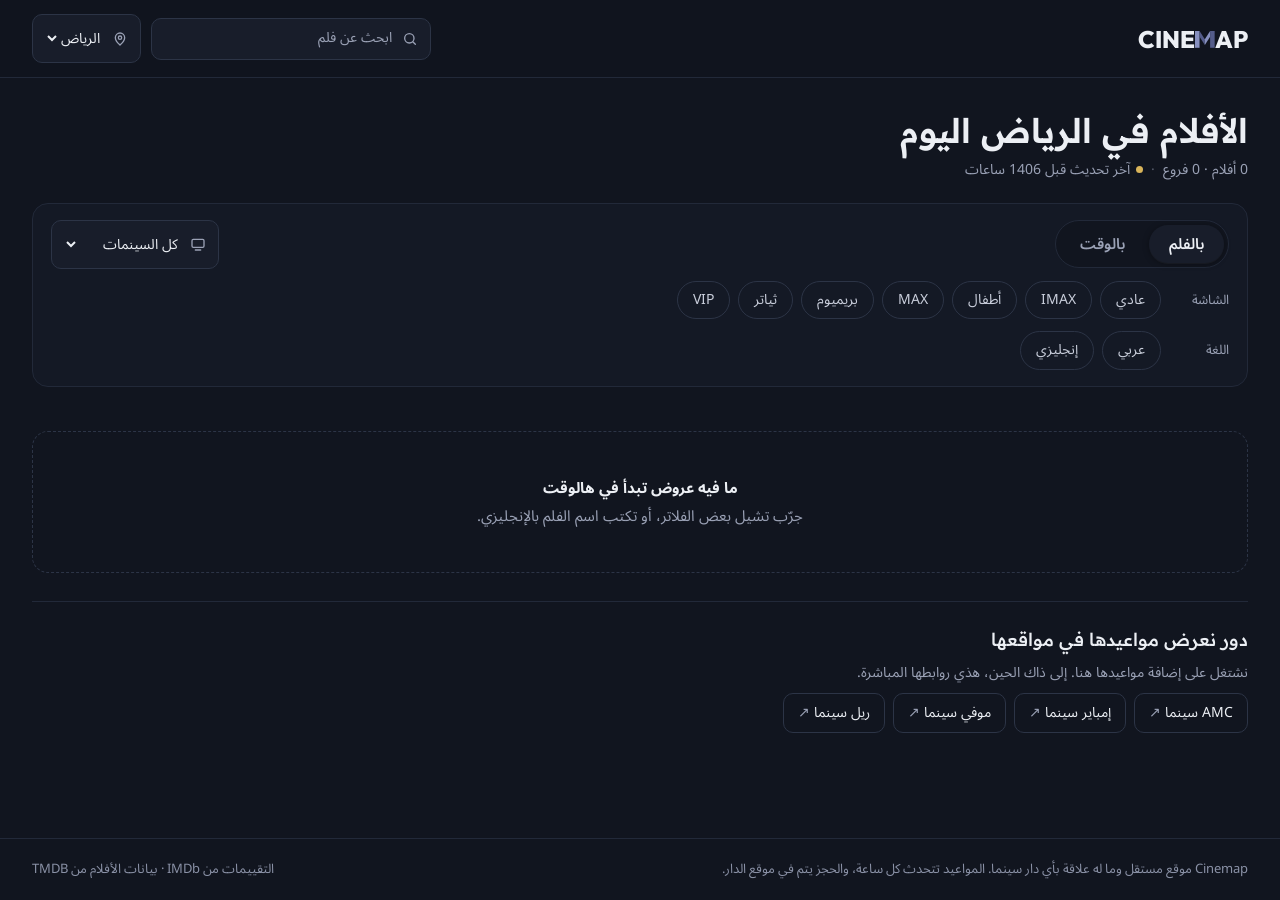
==== commit 512ac4c5: "update design" ====
--- a/site/index.html
+++ b/site/index.html
@@ -47,7 +47,17 @@
     </div>
 
     <section class="filters" aria-label="الفلاتر">
-      <div class="frow">
+      <div class="frow mode-row">
+        <div class="tabs" role="tablist" aria-label="طريقة البحث">
+          <button type="button" role="tab" id="tabMovie" aria-selected="true">بالفلم</button>
+          <button type="button" role="tab" id="tabTime" aria-selected="false">بالوقت</button>
+        </div>
+        <label class="cinema-pick" for="cinemaSel">
+          <svg width="16" height="16" viewBox="0 0 24 24" fill="none" stroke="currentColor" stroke-width="2" stroke-linecap="round" aria-hidden="true"><rect x="3" y="5" width="18" height="12" rx="2"/><path d="M8 21h8"/></svg>
+          <select id="cinemaSel" aria-label="السينما"></select>
+        </label>
+      </div>
+      <div class="frow" id="timeRow" hidden>
         <span class="flabel">متى؟</span>
         <div class="chips" id="timeChips"></div>
         <label class="custom-time" for="customTime"><span>وقت آخر</span><input type="time" id="customTime" step="900"></label>
@@ -63,6 +73,7 @@
     </section>
 
     <div class="grid" id="grid"></div>
+    <div class="rows" id="rows" hidden></div>
     <div class="empty" id="empty" hidden></div>
   </section>
 
--- a/site/assets/style.css
+++ b/site/assets/style.css
@@ -66,6 +66,37 @@
 .chip{cursor:pointer;border-radius:999px;padding:7px 15px;font-size:14px;min-height:38px;background:transparent;color:var(--ink-2);border:1px solid var(--line-2);transition:border-color .15s,background .15s,color .15s}
 .chip:hover{border-color:var(--dusk-shade)}
 .chip[aria-pressed=true]{background:var(--dusk);border-color:var(--dusk);color:var(--night-2);font-weight:600}
+.mode-row{justify-content:space-between}
+.tabs{display:inline-flex;background:var(--night);border:1px solid var(--line);border-radius:999px;padding:4px;gap:4px}
+.tabs button{border:0;background:transparent;color:var(--muted);border-radius:999px;padding:7px 20px;font-weight:600;cursor:pointer;min-height:38px}
+.tabs button[aria-selected=true]{background:var(--surface);color:var(--ink);box-shadow:0 1px 0 rgba(255,255,255,.04),0 1px 6px rgba(0,0,0,.35)}
+.cinema-pick{display:flex;align-items:center;gap:8px;background:var(--surface);border:1px solid var(--line-2);border-radius:10px;padding:0 12px;min-height:42px;color:var(--muted);max-width:100%}
+.cinema-pick select{background:transparent;border:0;outline:0;color:var(--ink);font-size:14px;cursor:pointer;padding:8px 0;max-width:62vw}
+.cinema-pick select option,.cinema-pick select optgroup{background:var(--surface);color:var(--ink)}
+.cinema-pick.on{border-color:var(--dusk)}
+
+/* قائمة الوقت */
+.rows{display:flex;flex-direction:column;gap:10px}
+.row{display:grid;grid-template-columns:auto auto 1fr auto;gap:16px;align-items:center;background:var(--surface-2);border:1px solid var(--line);border-radius:14px;padding:10px 14px 10px 10px}
+.row .when{font-family:var(--f-head);text-align:center;min-width:64px;padding-inline-end:14px;border-inline-end:1px dashed var(--line-2)}
+.row .when b{display:block;font-weight:600;font-size:22px;line-height:1.1}
+.row .when small{color:var(--muted);font-size:12px}
+.row .thumb{width:46px;aspect-ratio:2/3;border-radius:6px;overflow:hidden;background:var(--surface);flex:0 0 auto}
+.row .thumb img{width:100%;height:100%;object-fit:cover}
+.row .what{min-width:0;display:flex;flex-direction:column;gap:2px}
+.row .what a{color:var(--ink);text-decoration:none;font-weight:600;font-size:16px;overflow-wrap:anywhere}
+.row .what a:hover{color:var(--dusk-ink)}
+.row .where{color:var(--muted);font-size:13px;overflow-wrap:anywhere}
+.row .mini-tags{display:flex;gap:6px;flex-wrap:wrap;margin-top:2px}
+.row .mini-tags span{font-size:11.5px;background:var(--raise);color:var(--ink-2);border-radius:5px;padding:0 7px}
+.row .mini-tags .fmt{background:var(--dusk-soft);color:var(--dusk-ink)}
+.row .mini-tags .imdb{background:var(--imdb);color:#111;font-weight:600}
+.row .soon-tag{color:var(--warn);font-size:12px}
+@media (max-width:560px){
+  .row{grid-template-columns:auto 1fr;gap:10px 12px}
+  .row .thumb{display:none}
+  .row .btn{grid-column:1/-1;justify-content:center}
+}
 .custom-time{display:flex;align-items:center;gap:8px;font-size:13px;color:var(--muted)}
 .custom-time input{background:var(--surface);border:1px solid var(--line-2);border-radius:999px;padding:6px 12px;color:var(--ink);min-height:38px}
 @media (max-width:640px){
@@ -75,6 +106,10 @@
   .chip{white-space:nowrap}
   .custom-time{display:none}
   .flabel{width:auto;padding-top:8px}
+  .frow.mode-row{flex-wrap:wrap}
+  .mode-row .tabs,.mode-row .cinema-pick{flex:1 1 100%}
+  .mode-row .tabs button{flex:1}
+  .cinema-pick select{flex:1;max-width:none}
 }
 
 /* ---------- شبكة الأفلام ---------- */
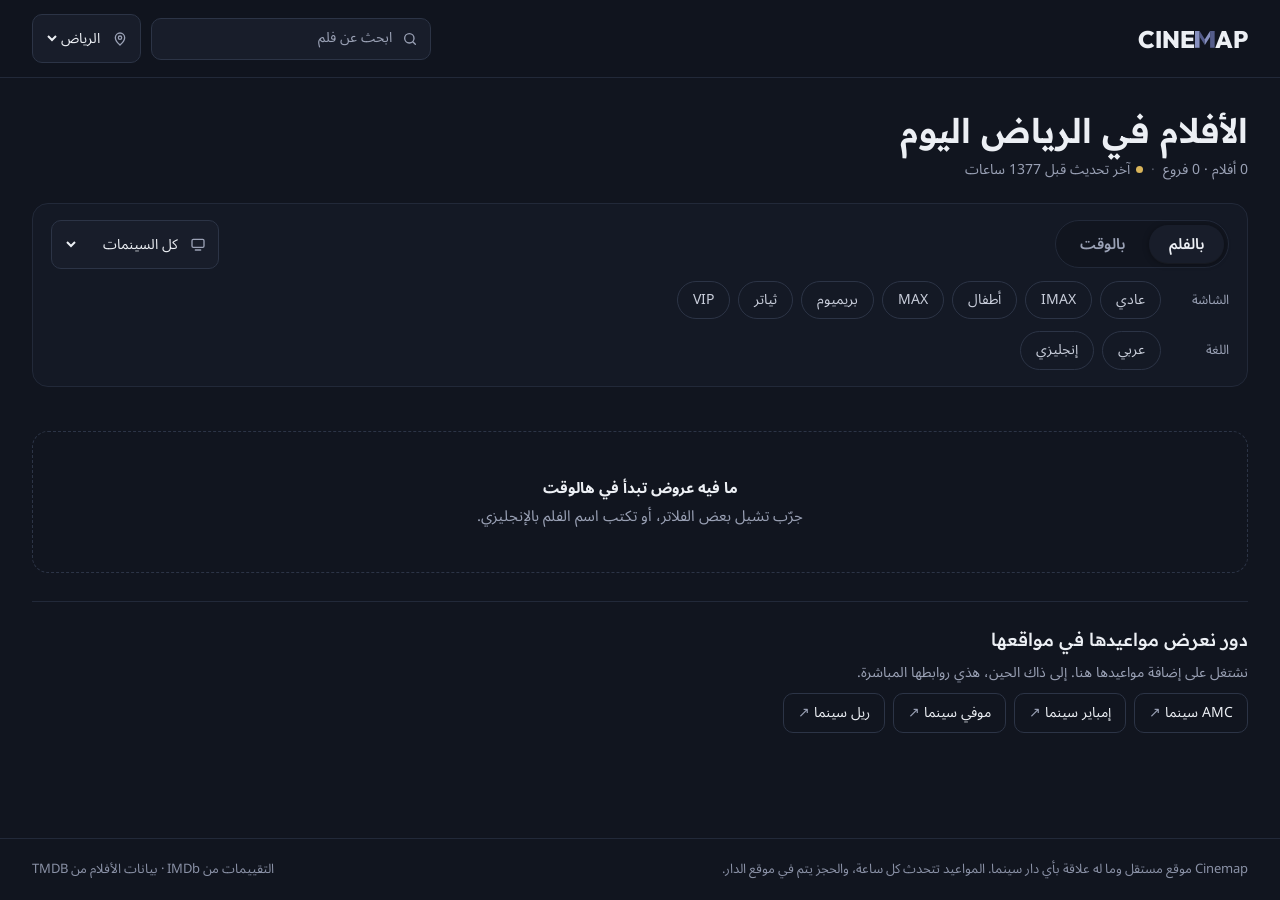
==== commit e26b0517: "Update" ====
--- a/site/index.html
+++ b/site/index.html
@@ -39,6 +39,7 @@
 
 <main class="wrap" id="app">
   <section id="homeView">
+    <section class="hero" id="hero" hidden aria-label="فلم مميز"></section>
     <div class="head">
       <div>
         <h1 id="homeTitle">الأفلام اليوم</h1>
--- a/site/assets/style.css
+++ b/site/assets/style.css
@@ -50,6 +50,36 @@
 
 main{flex:1;display:flex;flex-direction:column;gap:28px;padding-block:32px 56px}
 #homeView{display:flex;flex-direction:column;gap:22px}
+
+/* ---------- الفلم المميز ---------- */
+.hero{position:relative;overflow:hidden;border-radius:22px;border:1px solid var(--line);background:var(--surface-2);min-height:340px;display:flex;isolation:isolate}
+.hero-bg{position:absolute;inset:-40px;z-index:-2;background-size:cover;background-position:center;filter:blur(38px) saturate(1.1);opacity:.55;transform:scale(1.1)}
+.hero::after{content:"";position:absolute;inset:0;z-index:-1;background:linear-gradient(270deg,rgba(17,21,31,.35) 0%,rgba(17,21,31,.82) 55%,rgba(17,21,31,.96) 100%)}
+.hero-in{display:flex;gap:32px;align-items:center;padding:32px;width:100%}
+.hero-poster{flex:0 0 190px;border-radius:12px;overflow:hidden;box-shadow:0 18px 40px rgba(0,0,0,.45)}
+.hero-poster .poster{border-radius:12px}
+.hero-txt{flex:1 1 auto;min-width:0;display:flex;flex-direction:column;gap:14px;max-width:640px}
+.hero-kicker{font-size:13px;color:var(--dusk-ink);letter-spacing:.02em}
+.hero-txt h2{margin:0;font-family:var(--f-head);font-weight:600;font-size:clamp(26px,4vw,40px);line-height:1.2;text-wrap:balance}
+.hero-txt p{margin:0;color:var(--ink-2);font-size:15px;line-height:1.8;display:-webkit-box;-webkit-line-clamp:3;-webkit-box-orient:vertical;overflow:hidden}
+.hero-next{display:flex;gap:8px;flex-wrap:wrap;align-items:center;font-size:14px;color:var(--muted)}
+.hero-next .time{min-width:70px;min-height:44px;font-size:15px}
+.hero-dots{position:absolute;bottom:14px;left:18px;display:flex;gap:6px}
+.hero-dots button{width:8px;height:8px;border-radius:50%;border:0;padding:0;background:rgba(236,239,244,.3);cursor:pointer}
+.hero-dots button[aria-current=true]{background:var(--ink);width:20px;border-radius:4px}
+@media (max-width:640px){
+  .hero{min-height:0}
+  .hero-in{padding:20px;gap:16px;align-items:flex-start}
+  .hero-poster{flex-basis:96px}
+  .hero-txt p{-webkit-line-clamp:2;font-size:14px}
+  .hero-next .time{min-width:62px}
+  .hero-next .time:nth-of-type(n+4){display:none}
+  .hero-poster .badge-imdb,.hero-poster .badge-age,.hero-poster .ph i{display:none}
+  .hero-poster .ph b{font-size:14px}
+  .hero .actions .btn{flex:1;justify-content:center}
+}
+@media (prefers-reduced-motion:no-preference){.hero-in{animation:heroIn .45s ease}}
+@keyframes heroIn{from{opacity:.4;transform:translateY(4px)}to{opacity:1;transform:none}}
 
 /* ---------- رأس الصفحة ---------- */
 .head h1{margin:0;font-family:var(--f-head);font-weight:600;font-size:clamp(26px,4vw,34px);line-height:1.25;text-wrap:balance}
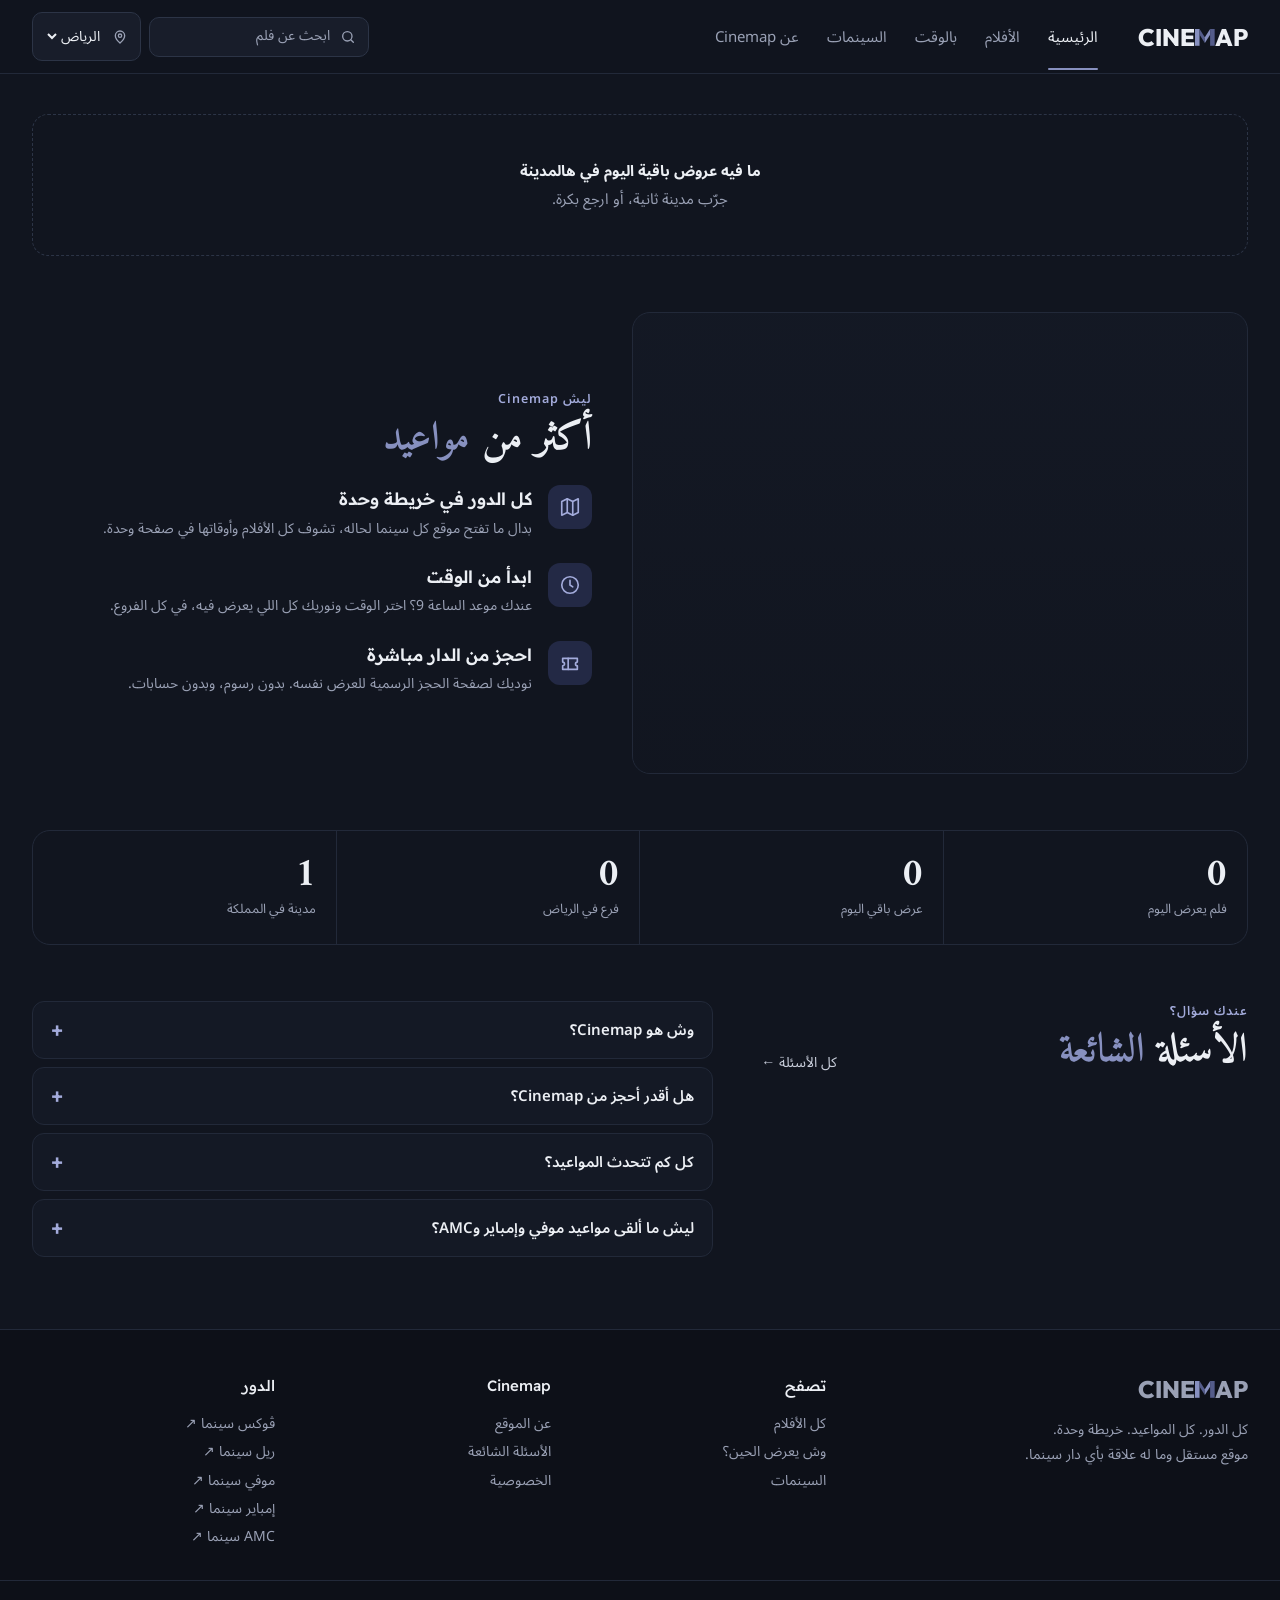
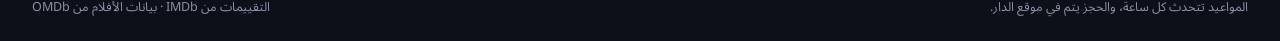
==== commit 85d12c39: "update" ====
--- a/site/index.html
+++ b/site/index.html
@@ -11,22 +11,29 @@
 <link rel="icon" href="assets/favicon.svg" type="image/svg+xml">
 <link rel="preconnect" href="https://fonts.googleapis.com">
 <link rel="preconnect" href="https://fonts.gstatic.com" crossorigin>
-<link rel="preconnect" href="https://image.tmdb.org">
-<link rel="stylesheet" href="https://fonts.googleapis.com/css2?family=Outfit:wght@800&family=Readex+Pro:wght@400;500;600&family=Noto+Sans+Arabic:wght@400;500;600&display=swap">
+<link rel="stylesheet" href="https://fonts.googleapis.com/css2?family=Amiri:wght@400;700&family=Outfit:wght@800&family=Readex+Pro:wght@400;500;600&family=Noto+Sans+Arabic:wght@400;500;600&display=swap">
 <link rel="stylesheet" href="assets/style.css">
 <!-- الإحصائيات: ضع سكربت Google Analytics أو Umami هنا (انظر README) -->
 </head>
 <body>
+<a class="skip" href="#view">انتقل للمحتوى</a>
 <header class="top">
   <div class="wrap top-in">
-    <a class="logo" href="#/" aria-label="Cinemap، الصفحة الرئيسية" dir="ltr">
+    <a class="logo" href="#/" aria-label="Cinemap، الرئيسية" dir="ltr">
       <span>CINE</span><svg viewBox="0 0 82 70" aria-hidden="true"><path d="M0 0H19V70H0Z" fill="#8790BF"/><path d="M19 0L41 34V58L19 24Z" fill="#545C8A"/><path d="M41 34L63 0V24L41 58Z" fill="#8790BF"/><path d="M63 0H82V70H63Z" fill="#545C8A"/></svg><span>AP</span>
     </a>
+    <nav class="nav" aria-label="الأقسام">
+      <a href="#/" data-nav="home">الرئيسية</a>
+      <a href="#/movies" data-nav="movies">الأفلام</a>
+      <a href="#/times" data-nav="times">بالوقت</a>
+      <a href="#/cinemas" data-nav="cinemas">السينمات</a>
+      <a href="#/about" data-nav="about">عن Cinemap</a>
+    </nav>
     <div class="top-tools">
-      <label class="search" for="q">
+      <form class="search" id="searchForm" role="search">
         <svg width="16" height="16" viewBox="0 0 24 24" fill="none" stroke="currentColor" stroke-width="2" stroke-linecap="round" aria-hidden="true"><circle cx="11" cy="11" r="7"/><path d="M20 20l-3.5-3.5"/></svg>
         <input id="q" type="search" placeholder="ابحث عن فلم" autocomplete="off" aria-label="ابحث عن فلم">
-      </label>
+      </form>
       <label class="city" for="city">
         <svg width="16" height="16" viewBox="0 0 24 24" fill="none" stroke="currentColor" stroke-width="2" stroke-linecap="round" aria-hidden="true"><path d="M12 21s-7-6.2-7-11a7 7 0 0 1 14 0c0 4.8-7 11-7 11z"/><circle cx="12" cy="10" r="2.5"/></svg>
         <select id="city" aria-label="المدينة"></select>
@@ -34,65 +41,41 @@
     </div>
   </div>
 </header>
-
 <div class="sample-banner" id="sampleBanner" hidden>بيانات تجريبية. المواعيد الحقيقية تظهر بعد أول تحديث تلقائي.</div>
 
-<main class="wrap" id="app">
-  <section id="homeView">
-    <section class="hero" id="hero" hidden aria-label="فلم مميز"></section>
-    <div class="head">
-      <div>
-        <h1 id="homeTitle">الأفلام اليوم</h1>
-        <p class="meta"><span id="countText">جاري التحميل…</span> <span class="dot-sep">·</span> <span id="fresh" class="fresh">—</span></p>
-      </div>
-    </div>
-
-    <section class="filters" aria-label="الفلاتر">
-      <div class="frow mode-row">
-        <div class="tabs" role="tablist" aria-label="طريقة البحث">
-          <button type="button" role="tab" id="tabMovie" aria-selected="true">بالفلم</button>
-          <button type="button" role="tab" id="tabTime" aria-selected="false">بالوقت</button>
-        </div>
-        <label class="cinema-pick" for="cinemaSel">
-          <svg width="16" height="16" viewBox="0 0 24 24" fill="none" stroke="currentColor" stroke-width="2" stroke-linecap="round" aria-hidden="true"><rect x="3" y="5" width="18" height="12" rx="2"/><path d="M8 21h8"/></svg>
-          <select id="cinemaSel" aria-label="السينما"></select>
-        </label>
-      </div>
-      <div class="frow" id="timeRow" hidden>
-        <span class="flabel">متى؟</span>
-        <div class="chips" id="timeChips"></div>
-        <label class="custom-time" for="customTime"><span>وقت آخر</span><input type="time" id="customTime" step="900"></label>
-      </div>
-      <div class="frow">
-        <span class="flabel">الشاشة</span>
-        <div class="chips" id="formatChips"></div>
-      </div>
-      <div class="frow">
-        <span class="flabel">اللغة</span>
-        <div class="chips" id="langChips"></div>
-      </div>
-    </section>
-
-    <div class="grid" id="grid"></div>
-    <div class="rows" id="rows" hidden></div>
-    <div class="empty" id="empty" hidden></div>
-  </section>
-
-  <section id="movieView" hidden></section>
-
-  <section class="elsewhere" id="elsewhere" aria-labelledby="elsewhereH">
-    <h2 id="elsewhereH">دور نعرض مواعيدها في مواقعها</h2>
-    <p>نشتغل على إضافة مواعيدها هنا. إلى ذاك الحين، هذي روابطها المباشرة.</p>
-    <div class="link-list" id="linkList"></div>
-  </section>
-</main>
+<main id="view" tabindex="-1"><div class="wrap loading">جاري تحميل المواعيد…</div></main>
 
 <footer class="foot">
-  <div class="wrap foot-in">
-    <span>Cinemap موقع مستقل وما له علاقة بأي دار سينما. المواعيد تتحدث كل ساعة، والحجز يتم في موقع الدار.</span>
-    <span>التقييمات من IMDb · بيانات الأفلام من TMDB</span>
+  <div class="wrap foot-grid">
+    <div class="foot-brand">
+      <a class="logo" href="#/" dir="ltr" aria-label="Cinemap"><span>CINE</span><svg viewBox="0 0 82 70" aria-hidden="true"><path d="M0 0H19V70H0Z" fill="#8790BF"/><path d="M19 0L41 34V58L19 24Z" fill="#545C8A"/><path d="M41 34L63 0V24L41 58Z" fill="#8790BF"/><path d="M63 0H82V70H63Z" fill="#545C8A"/></svg><span>AP</span></a>
+      <p>كل الدور. كل المواعيد. خريطة وحدة.<br>موقع مستقل وما له علاقة بأي دار سينما.</p>
+    </div>
+    <div>
+      <h3>تصفح</h3>
+      <a href="#/movies">كل الأفلام</a><a href="#/times">وش يعرض الحين؟</a><a href="#/cinemas">السينمات</a>
+    </div>
+    <div>
+      <h3>Cinemap</h3>
+      <a href="#/about">عن الموقع</a><a href="#/about#faq">الأسئلة الشائعة</a><a href="privacy.html">الخصوصية</a>
+    </div>
+    <div>
+      <h3>الدور</h3>
+      <div id="footChains"></div>
+    </div>
+  </div>
+  <div class="wrap foot-bottom">
+    <span>المواعيد تتحدث كل ساعة، والحجز يتم في موقع الدار.</span>
+    <span>التقييمات من IMDb · بيانات الأفلام من OMDb</span>
   </div>
 </footer>
+
+<nav class="tabbar" aria-label="التنقل السريع">
+  <a href="#/" data-nav="home"><svg viewBox="0 0 24 24" aria-hidden="true"><path d="M3 11l9-7 9 7v9a1 1 0 0 1-1 1h-5v-6H9v6H4a1 1 0 0 1-1-1z"/></svg>الرئيسية</a>
+  <a href="#/movies" data-nav="movies"><svg viewBox="0 0 24 24" aria-hidden="true"><rect x="3" y="4" width="18" height="16" rx="2"/><path d="M7 4v16M17 4v16M3 9h4M3 15h4M17 9h4M17 15h4"/></svg>الأفلام</a>
+  <a href="#/times" data-nav="times"><svg viewBox="0 0 24 24" aria-hidden="true"><circle cx="12" cy="12" r="9"/><path d="M12 7v5l3 2"/></svg>بالوقت</a>
+  <a href="#/cinemas" data-nav="cinemas"><svg viewBox="0 0 24 24" aria-hidden="true"><path d="M12 21s-7-6.2-7-11a7 7 0 0 1 14 0c0 4.8-7 11-7 11z"/><circle cx="12" cy="10" r="2.5"/></svg>السينمات</a>
+</nav>
 <script src="assets/app.js"></script>
 </body>
 </html>
--- a/site/assets/style.css
+++ b/site/assets/style.css
@@ -1,30 +1,21 @@
 /* Cinemap · بنفسجي الغسق
-   تخطيط: هيدر ثابت، ثم شبكة ملصقات (الرئيسية) أو صفحة فلم (تفاصيل + مواعيد حسب الفرع). */
+   تخطيط: هيدر ثابت + صفحات (رئيسية، أفلام، بالوقت، سينمات، فلم، سينما، عن الموقع).
+   أسلوب: عناوين تحريرية بخط Amiri مع كلمة ملوّنة، وشرائط أفقية مثل نتفلكس. */
 :root{
-  --night:#11151F;      /* الخلفية */
-  --night-2:#0D1018;    /* أغمق: نص فوق البنفسجي */
-  --surface:#181D2A;    /* البطاقات */
-  --surface-2:#141925;  /* لوحات */
-  --raise:#1F2533;      /* وسوم */
-  --line:#222939;
-  --line-2:#2C3446;
-  --ink:#ECEFF4;
-  --ink-2:#C9CEDB;
-  --muted:#9AA1B5;
-  --dusk:#8790BF;       /* اللون الرئيسي: الاختيار والأزرار */
-  --dusk-shade:#545C8A;
-  --dusk-ink:#A3ABDB;   /* روابط ونص بنفسجي على الغامق */
-  --dusk-soft:#232945;
-  --imdb:#F5C518;
-  --ok:#7FC4A0; --warn:#D9B45A;
+  --night:#11151F; --night-2:#0D1018; --surface:#181D2A; --surface-2:#141925; --raise:#1F2533;
+  --line:#222939; --line-2:#2C3446;
+  --ink:#ECEFF4; --ink-2:#C9CEDB; --muted:#9AA1B5;
+  --dusk:#8790BF; --dusk-shade:#545C8A; --dusk-ink:#A3ABDB; --dusk-soft:#232945;
+  --imdb:#F5C518; --ok:#7FC4A0; --warn:#D9B45A;
   --f-logo:"Outfit",system-ui,sans-serif;
+  --f-display:"Amiri","Readex Pro",serif;
   --f-head:"Readex Pro","Noto Sans Arabic",Tahoma,sans-serif;
   --f-body:"Noto Sans Arabic","Readex Pro",Tahoma,sans-serif;
   --r:12px;
   color-scheme:dark;
 }
 *{box-sizing:border-box}
-html{-webkit-text-size-adjust:100%}
+html{-webkit-text-size-adjust:100%;scroll-behavior:smooth}
 body{margin:0;background:var(--night);color:var(--ink);font-family:var(--f-body);font-size:15px;line-height:1.6;min-height:100vh;display:flex;flex-direction:column}
 a{color:var(--dusk-ink)} a:hover{color:#C4CAEC}
 button,input,select{font:inherit;color:inherit}
@@ -32,202 +23,304 @@
 [hidden]{display:none!important}
 img{max-width:100%;display:block}
 .wrap{width:100%;max-width:1280px;margin:0 auto;padding-inline:clamp(16px,3vw,32px)}
+.skip{position:absolute;inset-inline-start:-999px;top:8px;background:var(--dusk);color:var(--night-2);padding:8px 14px;border-radius:8px;z-index:50}
+.skip:focus{inset-inline-start:8px}
+.loading{padding-block:80px;color:var(--muted);text-align:center}
 
 /* ---------- الهيدر ---------- */
-.top{position:sticky;top:0;z-index:10;background:rgba(17,21,31,.92);backdrop-filter:blur(10px);-webkit-backdrop-filter:blur(10px);border-bottom:1px solid var(--line);padding-top:env(safe-area-inset-top,0px)}
-.top-in{display:flex;align-items:center;justify-content:space-between;gap:16px;padding-block:14px;flex-wrap:wrap}
-.logo{display:flex;align-items:baseline;text-decoration:none;color:var(--ink);font-family:var(--f-logo);font-weight:800;font-size:24px;line-height:1;letter-spacing:-.01em}
+.top{position:sticky;top:0;z-index:20;background:rgba(17,21,31,.88);backdrop-filter:blur(12px);-webkit-backdrop-filter:blur(12px);border-bottom:1px solid var(--line);padding-top:env(safe-area-inset-top,0px)}
+.top-in{display:flex;align-items:center;gap:28px;padding-block:12px}
+.logo{display:flex;align-items:baseline;text-decoration:none;color:var(--ink);font-family:var(--f-logo);font-weight:800;font-size:24px;line-height:1;letter-spacing:-.01em;flex:0 0 auto}
 .logo:hover{color:var(--ink)}
 .logo svg{height:.7em;width:auto;margin:0 .03em}
-.top-tools{display:flex;gap:10px;align-items:center;flex-wrap:wrap}
-.search,.city{display:flex;align-items:center;gap:8px;background:var(--surface);border:1px solid var(--line-2);border-radius:10px;padding:0 12px;min-height:42px;color:var(--muted)}
-.search{width:min(280px,60vw)}
+.nav{display:flex;gap:4px;flex:1 1 auto}
+.nav a{color:var(--muted);text-decoration:none;font-size:15px;padding:8px 12px;border-radius:8px;position:relative}
+.nav a:hover{color:var(--ink)}
+.nav a[aria-current=page]{color:var(--ink)}
+.nav a[aria-current=page]::after{content:"";position:absolute;inset-inline:12px;bottom:-13px;height:2px;background:var(--dusk);border-radius:2px}
+.top-tools{display:flex;gap:8px;align-items:center}
+.search,.city{display:flex;align-items:center;gap:8px;background:var(--surface);border:1px solid var(--line-2);border-radius:10px;padding:0 12px;min-height:40px;color:var(--muted);margin:0}
+.search{width:220px}
 .search input{flex:1;min-width:0;background:transparent;border:0;outline:0;color:var(--ink);font-size:14px}
 .search input::placeholder{color:var(--muted)}
 .city select{background:transparent;border:0;outline:0;color:var(--ink);font-size:14px;cursor:pointer;padding:8px 0}
 .city select option{background:var(--surface);color:var(--ink)}
 .sample-banner{background:var(--dusk-soft);color:var(--dusk-ink);text-align:center;padding:8px 16px;font-size:13px}
-
-main{flex:1;display:flex;flex-direction:column;gap:28px;padding-block:32px 56px}
-#homeView{display:flex;flex-direction:column;gap:22px}
-
-/* ---------- الفلم المميز ---------- */
-.hero{position:relative;overflow:hidden;border-radius:22px;border:1px solid var(--line);background:var(--surface-2);min-height:340px;display:flex;isolation:isolate}
-.hero-bg{position:absolute;inset:-40px;z-index:-2;background-size:cover;background-position:center;filter:blur(38px) saturate(1.1);opacity:.55;transform:scale(1.1)}
-.hero::after{content:"";position:absolute;inset:0;z-index:-1;background:linear-gradient(270deg,rgba(17,21,31,.35) 0%,rgba(17,21,31,.82) 55%,rgba(17,21,31,.96) 100%)}
-.hero-in{display:flex;gap:32px;align-items:center;padding:32px;width:100%}
-.hero-poster{flex:0 0 190px;border-radius:12px;overflow:hidden;box-shadow:0 18px 40px rgba(0,0,0,.45)}
-.hero-poster .poster{border-radius:12px}
-.hero-txt{flex:1 1 auto;min-width:0;display:flex;flex-direction:column;gap:14px;max-width:640px}
-.hero-kicker{font-size:13px;color:var(--dusk-ink);letter-spacing:.02em}
-.hero-txt h2{margin:0;font-family:var(--f-head);font-weight:600;font-size:clamp(26px,4vw,40px);line-height:1.2;text-wrap:balance}
-.hero-txt p{margin:0;color:var(--ink-2);font-size:15px;line-height:1.8;display:-webkit-box;-webkit-line-clamp:3;-webkit-box-orient:vertical;overflow:hidden}
-.hero-next{display:flex;gap:8px;flex-wrap:wrap;align-items:center;font-size:14px;color:var(--muted)}
-.hero-next .time{min-width:70px;min-height:44px;font-size:15px}
-.hero-dots{position:absolute;bottom:14px;left:18px;display:flex;gap:6px}
-.hero-dots button{width:8px;height:8px;border-radius:50%;border:0;padding:0;background:rgba(236,239,244,.3);cursor:pointer}
-.hero-dots button[aria-current=true]{background:var(--ink);width:20px;border-radius:4px}
-@media (max-width:640px){
-  .hero{min-height:0}
-  .hero-in{padding:20px;gap:16px;align-items:flex-start}
-  .hero-poster{flex-basis:96px}
-  .hero-txt p{-webkit-line-clamp:2;font-size:14px}
-  .hero-next .time{min-width:62px}
-  .hero-next .time:nth-of-type(n+4){display:none}
-  .hero-poster .badge-imdb,.hero-poster .badge-age,.hero-poster .ph i{display:none}
-  .hero-poster .ph b{font-size:14px}
-  .hero .actions .btn{flex:1;justify-content:center}
-}
-@media (prefers-reduced-motion:no-preference){.hero-in{animation:heroIn .45s ease}}
-@keyframes heroIn{from{opacity:.4;transform:translateY(4px)}to{opacity:1;transform:none}}
-
-/* ---------- رأس الصفحة ---------- */
-.head h1{margin:0;font-family:var(--f-head);font-weight:600;font-size:clamp(26px,4vw,34px);line-height:1.25;text-wrap:balance}
-.meta{margin:6px 0 0;color:var(--muted);font-size:14px}
-.dot-sep{opacity:.5;margin:0 4px}
+@media (max-width:980px){.nav{display:none}.top-in{justify-content:space-between}}
+@media (max-width:560px){.top-in{flex-wrap:wrap;gap:10px}.top-tools{flex:1 1 100%}.search{flex:1;width:auto}}
+
+main{flex:1;display:flex;flex-direction:column;outline:0}
+.page{display:flex;flex-direction:column;gap:56px;padding-block:40px 72px}
+.page.tight{gap:28px}
+
+/* ---------- عناوين الأقسام (أسلوب تحريري) ---------- */
+.sec-head{display:flex;align-items:flex-end;justify-content:space-between;gap:16px;flex-wrap:wrap}
+.sec-head .ttl{display:flex;flex-direction:column;gap:6px}
+.kicker{font-size:12.5px;letter-spacing:.08em;color:var(--dusk-ink);font-weight:600}
+.sec-head h2,.page-head h1{margin:0;font-family:var(--f-display);font-weight:700;font-size:clamp(28px,3.6vw,40px);line-height:1.2;text-wrap:balance}
+.sec-head h2 em,.page-head h1 em,.bb-txt h2 em{font-style:normal;color:var(--dusk)}
+.sec-head .more{font-size:14px;text-decoration:none;color:var(--ink-2);display:inline-flex;gap:6px;align-items:center}
+.sec-head .more:hover{color:var(--dusk-ink)}
+.page-head{display:flex;flex-direction:column;gap:8px}
+.page-head h1{font-size:clamp(34px,5vw,52px)}
+.page-head p{margin:0;color:var(--muted);max-width:62ch}
+.meta-line{color:var(--muted);font-size:14px}
 .fresh::before{content:"";display:inline-block;width:7px;height:7px;border-radius:50%;background:var(--muted);margin-inline-end:6px;vertical-align:middle}
 .fresh.ok::before{background:var(--ok)} .fresh.stale::before{background:var(--warn)}
 
-/* ---------- الفلاتر ---------- */
-.filters{display:flex;flex-direction:column;gap:12px;padding:16px 18px;background:var(--surface-2);border:1px solid var(--line);border-radius:16px}
-.frow{display:flex;align-items:center;gap:12px;flex-wrap:wrap}
-.flabel{width:56px;flex:0 0 auto;font-size:13px;color:var(--muted)}
-.chips{display:flex;gap:8px;flex-wrap:wrap}
-.chip{cursor:pointer;border-radius:999px;padding:7px 15px;font-size:14px;min-height:38px;background:transparent;color:var(--ink-2);border:1px solid var(--line-2);transition:border-color .15s,background .15s,color .15s}
-.chip:hover{border-color:var(--dusk-shade)}
-.chip[aria-pressed=true]{background:var(--dusk);border-color:var(--dusk);color:var(--night-2);font-weight:600}
-.mode-row{justify-content:space-between}
-.tabs{display:inline-flex;background:var(--night);border:1px solid var(--line);border-radius:999px;padding:4px;gap:4px}
-.tabs button{border:0;background:transparent;color:var(--muted);border-radius:999px;padding:7px 20px;font-weight:600;cursor:pointer;min-height:38px}
-.tabs button[aria-selected=true]{background:var(--surface);color:var(--ink);box-shadow:0 1px 0 rgba(255,255,255,.04),0 1px 6px rgba(0,0,0,.35)}
-.cinema-pick{display:flex;align-items:center;gap:8px;background:var(--surface);border:1px solid var(--line-2);border-radius:10px;padding:0 12px;min-height:42px;color:var(--muted);max-width:100%}
-.cinema-pick select{background:transparent;border:0;outline:0;color:var(--ink);font-size:14px;cursor:pointer;padding:8px 0;max-width:62vw}
-.cinema-pick select option,.cinema-pick select optgroup{background:var(--surface);color:var(--ink)}
-.cinema-pick.on{border-color:var(--dusk)}
-
-/* قائمة الوقت */
-.rows{display:flex;flex-direction:column;gap:10px}
-.row{display:grid;grid-template-columns:auto auto 1fr auto;gap:16px;align-items:center;background:var(--surface-2);border:1px solid var(--line);border-radius:14px;padding:10px 14px 10px 10px}
-.row .when{font-family:var(--f-head);text-align:center;min-width:64px;padding-inline-end:14px;border-inline-end:1px dashed var(--line-2)}
-.row .when b{display:block;font-weight:600;font-size:22px;line-height:1.1}
-.row .when small{color:var(--muted);font-size:12px}
-.row .thumb{width:46px;aspect-ratio:2/3;border-radius:6px;overflow:hidden;background:var(--surface);flex:0 0 auto}
-.row .thumb img{width:100%;height:100%;object-fit:cover}
-.row .what{min-width:0;display:flex;flex-direction:column;gap:2px}
-.row .what a{color:var(--ink);text-decoration:none;font-weight:600;font-size:16px;overflow-wrap:anywhere}
-.row .what a:hover{color:var(--dusk-ink)}
-.row .where{color:var(--muted);font-size:13px;overflow-wrap:anywhere}
-.row .mini-tags{display:flex;gap:6px;flex-wrap:wrap;margin-top:2px}
-.row .mini-tags span{font-size:11.5px;background:var(--raise);color:var(--ink-2);border-radius:5px;padding:0 7px}
-.row .mini-tags .fmt{background:var(--dusk-soft);color:var(--dusk-ink)}
-.row .mini-tags .imdb{background:var(--imdb);color:#111;font-weight:600}
-.row .soon-tag{color:var(--warn);font-size:12px}
-@media (max-width:560px){
-  .row{grid-template-columns:auto 1fr;gap:10px 12px}
-  .row .thumb{display:none}
-  .row .btn{grid-column:1/-1;justify-content:center}
-}
-.custom-time{display:flex;align-items:center;gap:8px;font-size:13px;color:var(--muted)}
-.custom-time input{background:var(--surface);border:1px solid var(--line-2);border-radius:999px;padding:6px 12px;color:var(--ink);min-height:38px}
+/* ---------- البلبورد ---------- */
+.billboard{position:relative;overflow:hidden;isolation:isolate;min-height:clamp(440px,66vh,620px);display:flex;align-items:flex-end;border-bottom:1px solid var(--line)}
+.bb-bg{position:absolute;inset:0;z-index:-2;background-size:cover;background-position:center 25%}
+.bb-bg.soft{filter:blur(30px) saturate(1.15);transform:scale(1.2);opacity:.7}
+.billboard::before{content:"";position:absolute;inset:0;z-index:-1;background:
+  linear-gradient(0deg,var(--night) 0%,rgba(17,21,31,.85) 24%,rgba(17,21,31,.2) 62%,rgba(17,21,31,.6) 100%),
+  linear-gradient(270deg,rgba(17,21,31,.92) 0%,rgba(17,21,31,.5) 45%,rgba(17,21,31,0) 78%)}
+.bb-in{display:flex;gap:36px;align-items:flex-end;padding-block:64px 48px;width:100%}
+.bb-poster{flex:0 0 210px;border-radius:12px;overflow:hidden;box-shadow:0 24px 50px rgba(0,0,0,.55);display:block}
+.bb-poster .badge-imdb,.bb-poster .badge-age{display:none}
+.bb-txt{flex:1 1 auto;min-width:0;max-width:660px;display:flex;flex-direction:column;gap:16px}
+.bb-txt h2{margin:0;font-family:var(--f-display);font-weight:700;font-size:clamp(36px,5.6vw,64px);line-height:1.1;text-wrap:balance;text-shadow:0 2px 24px rgba(0,0,0,.4)}
+.bb-txt p{margin:0;color:#D2D6E2;font-size:16px;line-height:1.85;display:-webkit-box;-webkit-line-clamp:3;-webkit-box-orient:vertical;overflow:hidden}
+.bb-next{display:flex;gap:8px;flex-wrap:wrap;align-items:center;font-size:14px;color:var(--ink-2)}
+.bb-next .time{min-width:70px;min-height:44px;font-size:15px;background:rgba(24,29,42,.75);backdrop-filter:blur(6px)}
+.bb-dots{position:absolute;bottom:20px;left:clamp(16px,3vw,32px);display:flex;gap:6px}
+.bb-dots button{width:8px;height:8px;border-radius:4px;border:0;padding:0;background:rgba(236,239,244,.35);cursor:pointer;transition:width .25s,background .25s}
+.bb-dots button[aria-current=true]{background:var(--ink);width:22px}
+@keyframes rise{from{opacity:.3;transform:translateY(6px)}to{opacity:1;transform:none}}
+@media (prefers-reduced-motion:no-preference){.bb-in{animation:rise .5s ease}}
 @media (max-width:640px){
-  .frow{flex-wrap:nowrap;align-items:flex-start}
-  .frow .chips{flex-wrap:nowrap;overflow-x:auto;padding-bottom:4px;scrollbar-width:none}
-  .frow .chips::-webkit-scrollbar{display:none}
-  .chip{white-space:nowrap}
-  .custom-time{display:none}
-  .flabel{width:auto;padding-top:8px}
-  .frow.mode-row{flex-wrap:wrap}
-  .mode-row .tabs,.mode-row .cinema-pick{flex:1 1 100%}
-  .mode-row .tabs button{flex:1}
-  .cinema-pick select{flex:1;max-width:none}
-}
-
-/* ---------- شبكة الأفلام ---------- */
-.grid{display:grid;grid-template-columns:repeat(auto-fill,minmax(180px,1fr));gap:22px 14px}
-@media (max-width:520px){.grid{grid-template-columns:repeat(2,minmax(0,1fr));gap:18px 10px}}
-.card{text-decoration:none;color:inherit;display:flex;flex-direction:column;gap:10px;border-radius:14px;padding:6px;transition:background .15s}
-.card:hover{background:var(--surface);color:inherit}
-.poster{position:relative;aspect-ratio:2/3;border-radius:10px;overflow:hidden;background:var(--surface)}
+  .billboard{min-height:0}
+  .bb-in{flex-direction:column;align-items:flex-start;gap:16px;padding-block:28px 44px}
+  .bb-poster{flex-basis:auto;width:120px}
+  .bb-txt p{-webkit-line-clamp:2;font-size:14px}
+  .bb-next .time:nth-of-type(n+4){display:none}
+  .bb-txt .actions .btn{flex:1;justify-content:center}
+}
+
+/* ---------- الملصقات والبطاقات ---------- */
+.poster{position:relative;aspect-ratio:2/3;border-radius:10px;overflow:hidden;background:var(--surface);transition:transform .25s ease,box-shadow .25s ease}
 .poster img{width:100%;height:100%;object-fit:cover}
 .poster .ph{position:absolute;inset:0;display:flex;flex-direction:column;justify-content:flex-end;gap:4px;padding:16px}
-.poster .ph b{font-family:var(--f-head);font-weight:600;font-size:20px;line-height:1.25;color:rgba(255,255,255,.92)}
+.poster .ph b{font-family:var(--f-head);font-weight:600;font-size:19px;line-height:1.25;color:rgba(255,255,255,.92)}
 .poster .ph i{font-style:normal;font-size:11px;letter-spacing:.06em;color:rgba(255,255,255,.6);direction:ltr;text-align:right}
-.badge-imdb{position:absolute;top:8px;right:8px;display:inline-flex;gap:4px;align-items:center;background:var(--imdb);color:#111;font-family:var(--f-head);font-weight:600;font-size:12px;border-radius:6px;padding:1px 7px}
+.poster.has-rank .ph{padding-inline-end:64px}
+.badge-imdb{position:absolute;top:8px;right:8px;background:var(--imdb);color:#111;font-family:var(--f-head);font-weight:600;font-size:12px;border-radius:6px;padding:1px 7px}
 .badge-age{position:absolute;top:8px;left:8px;background:rgba(13,16,24,.78);color:var(--ink);font-size:11px;border-radius:6px;padding:1px 7px;border:1px solid rgba(255,255,255,.16)}
+.rank{position:absolute;bottom:4px;left:10px;font-family:var(--f-logo);font-weight:800;font-size:56px;line-height:1;color:var(--night);-webkit-text-stroke:2px var(--ink-2)}
+.card{text-decoration:none;color:inherit;display:flex;flex-direction:column;gap:10px}
+.card:hover{color:inherit}
+.card:hover .poster{transform:translateY(-4px);box-shadow:0 16px 32px rgba(0,0,0,.45);outline:1px solid var(--dusk-shade)}
 .card-info{display:flex;flex-direction:column;gap:1px;padding:0 2px}
 .card-title{font-weight:600;font-size:15px;line-height:1.4}
 .card-sub{color:var(--muted);font-size:12.5px}
 .card-next{font-size:13px;margin-top:3px}
 .card-next b{color:var(--dusk-ink);font-weight:600}
 .card-next span{color:var(--muted)}
-
-.empty{padding:44px 16px;text-align:center;color:var(--muted);border:1px dashed var(--line-2);border-radius:16px}
-.empty strong{display:block;color:var(--ink);margin-bottom:4px}
-
-/* ---------- صفحة الفلم ---------- */
-.back{color:var(--muted);text-decoration:none;font-size:14px;align-self:flex-start}
-.back:hover{color:var(--ink)}
-.mv{display:flex;flex-direction:column;gap:36px}
-.mv-top{display:flex;gap:36px;flex-wrap:wrap;align-items:flex-start}
-.mv-poster{flex:0 0 260px;max-width:100%}
-.mv-poster .poster{border-radius:14px}
-.mv-info{flex:999 1 480px;min-width:0;display:flex;flex-direction:column;gap:18px}
-.mv-info h1{margin:0;font-family:var(--f-head);font-weight:600;font-size:clamp(28px,4.5vw,40px);line-height:1.2;text-wrap:balance}
-.mv-en{color:var(--muted);direction:ltr;text-align:right;font-size:15px}
-.tags{display:flex;gap:8px;flex-wrap:wrap;font-size:13px}
-.tag{background:var(--raise);border-radius:6px;padding:2px 9px;color:var(--ink-2)}
-.tag.age{background:transparent;border:1px solid var(--line-2);color:var(--ink)}
-.stats{display:flex;gap:12px;flex-wrap:wrap}
-.stat{display:flex;align-items:center;gap:12px;background:var(--surface);border:1px solid var(--line);border-radius:12px;padding:10px 16px}
-.stat .big{font-family:var(--f-head);font-weight:600;font-size:24px;line-height:1.2}
-.stat .big small{font-size:14px;color:var(--muted);font-weight:400}
-.stat .lbl{color:var(--muted);font-size:13px}
-.imdb-mark{background:var(--imdb);color:#111;font-family:var(--f-head);font-weight:600;font-size:13px;border-radius:5px;padding:1px 7px}
-.overview{margin:0;max-width:64ch;color:#D2D6E2;font-size:16px;line-height:1.85}
-.credits{margin:0;display:grid;grid-template-columns:max-content 1fr;gap:6px 20px;font-size:14px}
-.credits dt{color:var(--muted)} .credits dd{margin:0}
-.actions{display:flex;gap:10px;flex-wrap:wrap}
+.grid{display:grid;grid-template-columns:repeat(auto-fill,minmax(176px,1fr));gap:28px 16px}
+@media (max-width:520px){.grid{grid-template-columns:repeat(2,minmax(0,1fr));gap:22px 12px}}
+
+/* يعرض الآن: بطاقات تحريرية بوصف */
+.showcase{display:grid;grid-template-columns:repeat(4,minmax(0,1fr));gap:22px}
+.sc-card{display:flex;flex-direction:column;gap:12px;text-decoration:none;color:inherit}
+.sc-card:hover{color:inherit}
+.sc-card:hover .poster{transform:translateY(-4px);box-shadow:0 16px 32px rgba(0,0,0,.45)}
+.sc-card .rate{display:flex;gap:10px;align-items:center;font-size:12.5px;color:var(--muted)}
+.sc-card .rate b{color:var(--imdb);font-weight:600}
+.sc-card h3{margin:0;font-family:var(--f-display);font-weight:700;font-size:24px;line-height:1.25}
+.sc-card p{margin:0;color:var(--muted);font-size:13.5px;line-height:1.75;display:-webkit-box;-webkit-line-clamp:3;-webkit-box-orient:vertical;overflow:hidden}
+.sc-card .card-next{margin-top:auto}
+@media (max-width:980px){.showcase{grid-template-columns:repeat(2,minmax(0,1fr))}}
+
+/* ---------- الشرائط الأفقية ---------- */
+.rails{display:flex;flex-direction:column;gap:40px}
+.rail{display:flex;flex-direction:column;gap:14px}
+.rail-head{display:flex;align-items:center;justify-content:space-between;gap:12px}
+.rail-head h3{margin:0;font-family:var(--f-head);font-weight:500;font-size:20px}
+.rail-head .sub{color:var(--muted);font-size:13px;font-weight:400;margin-inline-start:8px}
+.rail-nav{display:flex;gap:6px}
+.rail-nav button{width:36px;height:36px;border-radius:50%;border:1px solid var(--line-2);background:var(--surface);color:var(--ink);cursor:pointer;font-size:18px;line-height:1}
+.rail-nav button:hover{border-color:var(--dusk)}
+.rail-track{display:grid;grid-auto-flow:column;grid-auto-columns:clamp(140px,15vw,188px);gap:16px;overflow-x:auto;scroll-snap-type:x proximity;scrollbar-width:none;padding:6px 2px 10px;margin-inline:-2px}
+.rail-track::-webkit-scrollbar{display:none}
+.rail-track .card{scroll-snap-align:start}
+@media (max-width:640px){.rail-nav{display:none}.rail-track{grid-auto-columns:42vw}}
+
+/* ---------- الأدوات والفلاتر ---------- */
+.toolbar{display:flex;flex-direction:column;gap:12px;padding:14px 16px;background:var(--surface-2);border:1px solid var(--line);border-radius:16px}
+.trow{display:flex;align-items:center;gap:10px;flex-wrap:wrap}
+.trow.split{justify-content:space-between}
+.flabel{width:60px;flex:0 0 auto;font-size:13px;color:var(--muted)}
+.chips{display:flex;gap:8px;flex-wrap:wrap}
+.chip{cursor:pointer;border-radius:999px;padding:7px 15px;font-size:14px;min-height:38px;background:transparent;color:var(--ink-2);border:1px solid var(--line-2);transition:border-color .15s,background .15s;white-space:nowrap}
+.chip:hover{border-color:var(--dusk-shade)}
+.chip[aria-pressed=true]{background:var(--dusk);border-color:var(--dusk);color:var(--night-2);font-weight:600}
+.pick{display:flex;align-items:center;gap:8px;background:var(--surface);border:1px solid var(--line-2);border-radius:10px;padding:0 12px;min-height:42px;color:var(--muted)}
+.pick.on{border-color:var(--dusk)}
+.pick select,.pick input{background:transparent;border:0;outline:0;color:var(--ink);font-size:14px;cursor:pointer;padding:8px 0;max-width:62vw}
+.pick select option,.pick select optgroup{background:var(--surface);color:var(--ink)}
+.filter-btn{display:inline-flex;align-items:center;gap:8px;background:var(--surface);border:1px solid var(--line-2);border-radius:10px;padding:0 14px;min-height:42px;cursor:pointer;font-size:14px}
+.filter-btn.on,.filter-btn[aria-expanded=true]{border-color:var(--dusk)}
+.filter-btn .count{background:var(--dusk);color:var(--night-2);border-radius:999px;font-size:11px;font-weight:700;min-width:18px;height:18px;display:inline-flex;align-items:center;justify-content:center;padding:0 5px}
+.more-filters{display:flex;flex-direction:column;gap:12px;border-top:1px solid var(--line);padding-top:12px}
+@media (max-width:640px){
+  .trow{flex-wrap:nowrap;align-items:flex-start}
+  .trow.split,.trow.wrap{flex-wrap:wrap}
+  .trow .chips{flex-wrap:nowrap;overflow-x:auto;padding-bottom:4px;scrollbar-width:none}
+  .trow .chips::-webkit-scrollbar{display:none}
+  .flabel{width:auto;padding-top:9px}
+  .trow.split .pick{flex:1}
+}
+
+/* ---------- قائمة الوقت ---------- */
+.rows{display:flex;flex-direction:column;gap:10px}
+.row{display:grid;grid-template-columns:auto auto 1fr auto;gap:16px;align-items:center;background:var(--surface-2);border:1px solid var(--line);border-radius:14px;padding:10px 14px 10px 10px}
+.row .when{font-family:var(--f-head);text-align:center;min-width:64px;padding-inline-end:14px;border-inline-end:1px dashed var(--line-2)}
+.row .when b{display:block;font-weight:600;font-size:22px;line-height:1.1}
+.row .when small{color:var(--muted);font-size:12px}
+.row .thumb{width:46px;aspect-ratio:2/3;border-radius:6px;overflow:hidden;background:var(--surface)}
+.row .thumb img{width:100%;height:100%;object-fit:cover}
+.row .what{min-width:0;display:flex;flex-direction:column;gap:2px}
+.row .what a{color:var(--ink);text-decoration:none;font-weight:600;font-size:16px}
+.row .what a:hover{color:var(--dusk-ink)}
+.row .where{color:var(--muted);font-size:13px}
+.mini-tags{display:flex;gap:6px;flex-wrap:wrap;margin-top:2px}
+.mini-tags span{font-size:11.5px;background:var(--raise);color:var(--ink-2);border-radius:5px;padding:0 7px}
+.mini-tags .fmt{background:var(--dusk-soft);color:var(--dusk-ink)}
+.mini-tags .imdb{background:var(--imdb);color:#111;font-weight:600}
+.soon-tag{color:var(--warn);font-size:12px}
+@media (max-width:560px){.row{grid-template-columns:auto 1fr;gap:10px 12px}.row .thumb{display:none}.row .btn{grid-column:1/-1;justify-content:center}}
+
+/* ---------- عام ---------- */
 .btn{display:inline-flex;align-items:center;gap:8px;text-decoration:none;border-radius:10px;padding:10px 18px;font-size:15px;font-weight:600;min-height:44px;border:1px solid var(--line-2);color:var(--ink);background:transparent;cursor:pointer}
 .btn:hover{border-color:var(--dusk-shade);color:var(--ink)}
 .btn.primary{background:var(--dusk);border-color:var(--dusk);color:var(--night-2)}
 .btn.primary:hover{filter:brightness(1.07);color:var(--night-2)}
-
-.st-head{display:flex;justify-content:space-between;align-items:flex-end;gap:12px;flex-wrap:wrap;border-bottom:1px solid var(--line);padding-bottom:12px}
-.st-head h2{margin:0;font-family:var(--f-head);font-weight:500;font-size:20px}
-.st-head p{margin:0;color:var(--muted);font-size:13px}
+.btn.ghost{background:rgba(24,29,42,.6);backdrop-filter:blur(6px)}
+.actions{display:flex;gap:10px;flex-wrap:wrap}
+.tags{display:flex;gap:8px;flex-wrap:wrap;font-size:13px}
+.tag{background:var(--raise);border-radius:6px;padding:2px 9px;color:var(--ink-2)}
+.tag.age{background:transparent;border:1px solid var(--line-2);color:var(--ink)}
+.imdb-mark{background:var(--imdb);color:#111;font-family:var(--f-head);font-weight:600;font-size:13px;border-radius:5px;padding:1px 7px}
+.time{text-decoration:none;display:inline-flex;flex-direction:column;align-items:center;justify-content:center;min-width:80px;min-height:50px;border-radius:10px;border:1px solid var(--line-2);background:var(--surface);color:var(--ink);font-family:var(--f-head);font-weight:500;font-size:16px;line-height:1.2;transition:border-color .15s,background .15s}
+.time small{font-family:var(--f-body);font-weight:400;font-size:11px;color:var(--muted);margin-top:2px}
+.time:hover{border-color:var(--dusk);background:var(--dusk-soft);color:var(--ink)}
+.time.soon{border-color:var(--dusk-shade)}
+.times{display:flex;gap:8px;flex-wrap:wrap}
+.empty{padding:44px 16px;text-align:center;color:var(--muted);border:1px dashed var(--line-2);border-radius:16px}
+.empty strong{display:block;color:var(--ink);margin-bottom:4px}
+.back{color:var(--muted);text-decoration:none;font-size:14px;align-self:flex-start}
+.back:hover{color:var(--ink)}
+
+/* ---------- ليش Cinemap + الأرقام ---------- */
+.why{display:grid;grid-template-columns:1.1fr 1fr;gap:40px;align-items:center}
+.why-art{position:relative;aspect-ratio:4/3;border-radius:18px;overflow:hidden;border:1px solid var(--line);background:var(--surface-2)}
+.why-art .collage{position:absolute;inset:-10%;display:grid;grid-template-columns:repeat(4,1fr);gap:10px;transform:rotate(-6deg)}
+.why-art .collage .poster{border-radius:8px}
+.why-art::after{content:"";position:absolute;inset:0;background:linear-gradient(0deg,rgba(17,21,31,.85),rgba(17,21,31,.15))}
+.feat{display:flex;flex-direction:column;gap:22px}
+.feat-item{display:flex;gap:16px;align-items:flex-start}
+.feat-ic{flex:0 0 44px;height:44px;border-radius:12px;background:var(--dusk-soft);display:flex;align-items:center;justify-content:center;color:var(--dusk-ink)}
+.feat-ic svg{width:22px;height:22px;fill:none;stroke:currentColor;stroke-width:1.8;stroke-linecap:round;stroke-linejoin:round}
+.feat-item h3{margin:0 0 4px;font-family:var(--f-head);font-weight:600;font-size:17px}
+.feat-item p{margin:0;color:var(--muted);font-size:14px;line-height:1.75}
+.stats{display:grid;grid-template-columns:repeat(4,minmax(0,1fr));border:1px solid var(--line);border-radius:18px;overflow:hidden}
+.stat{padding:24px 20px;display:flex;flex-direction:column;gap:4px;border-inline-start:1px solid var(--line)}
+.stat:first-child{border-inline-start:0}
+.stat b{font-family:var(--f-display);font-weight:700;font-size:40px;line-height:1}
+.stat span{color:var(--muted);font-size:13px}
+@media (max-width:860px){.why{grid-template-columns:1fr}.stats{grid-template-columns:repeat(2,minmax(0,1fr))}.stat:nth-child(3){border-inline-start:0}.stat:nth-child(n+3){border-top:1px solid var(--line)}}
+
+/* ---------- السينمات ---------- */
+.cin-grid{display:grid;grid-template-columns:repeat(auto-fill,minmax(270px,1fr));gap:16px}
+.cin-card{display:flex;flex-direction:column;gap:12px;padding:20px;border:1px solid var(--line);border-radius:16px;background:var(--surface-2);text-decoration:none;color:inherit;transition:border-color .15s,transform .2s}
+.cin-card:hover{border-color:var(--dusk-shade);transform:translateY(-2px);color:inherit}
+.cin-card h3{margin:0;font-family:var(--f-display);font-weight:700;font-size:24px;line-height:1.2}
+.cin-card .cnt{color:var(--muted);font-size:13px}
+.cin-card .thumbs{display:flex;gap:6px}
+.cin-card .thumbs .poster{width:44px;border-radius:5px}
+.cin-card .thumbs .poster .ph,.cin-card .thumbs .badge-imdb,.cin-card .thumbs .badge-age{display:none}
+.cin-card .go{margin-top:auto;font-size:14px;color:var(--dusk-ink)}
+.cin-card.link{border-style:dashed}
+
+/* ---------- صفحة الفلم / السينما ---------- */
+.mv-top{display:flex;gap:40px;flex-wrap:wrap;align-items:flex-start}
+.mv-poster{flex:0 0 270px;max-width:100%}
+.mv-poster .poster{border-radius:14px}
+.mv-info{flex:999 1 480px;min-width:0;display:flex;flex-direction:column;gap:18px}
+.mv-info h1{margin:0;font-family:var(--f-display);font-weight:700;font-size:clamp(34px,5vw,54px);line-height:1.15;text-wrap:balance}
+.mv-en{color:var(--muted);direction:ltr;text-align:right;font-size:15px}
+.stat-row{display:flex;gap:12px;flex-wrap:wrap}
+.statbox{display:flex;align-items:center;gap:12px;background:var(--surface);border:1px solid var(--line);border-radius:12px;padding:10px 16px}
+.statbox .big{font-family:var(--f-head);font-weight:600;font-size:24px;line-height:1.2}
+.statbox .big small{font-size:14px;color:var(--muted);font-weight:400}
+.statbox .lbl{color:var(--muted);font-size:13px}
+.overview{margin:0;max-width:64ch;color:#D2D6E2;font-size:16px;line-height:1.85}
+.credits{margin:0;display:grid;grid-template-columns:max-content 1fr;gap:6px 20px;font-size:14px}
+.credits dt{color:var(--muted)} .credits dd{margin:0}
 .st-list{display:flex;flex-direction:column;border:1px solid var(--line);border-radius:16px;overflow:hidden}
-.st-row{display:flex;gap:24px;padding:18px 20px;border-bottom:1px solid var(--line);background:var(--surface-2);flex-wrap:wrap}
+.st-row{display:flex;gap:24px;padding:18px 20px;border-bottom:1px solid var(--line);background:var(--surface-2);flex-wrap:wrap;align-items:flex-start}
 .st-row:last-child{border-bottom:0}
-.st-cin{flex:0 0 200px;display:flex;flex-direction:column;gap:2px}
-.st-cin b{font-weight:600;font-size:16px}
+.st-cin{flex:0 0 210px;display:flex;gap:12px;align-items:flex-start}
+.st-cin .poster{width:52px;flex:0 0 52px;border-radius:6px}
+.st-cin .poster .ph,.st-cin .badge-imdb,.st-cin .badge-age{display:none}
+.st-cin b{display:block;font-weight:600;font-size:16px}
+.st-cin b a{color:var(--ink);text-decoration:none}
+.st-cin b a:hover{color:var(--dusk-ink)}
 .st-cin span{color:var(--muted);font-size:13px}
 .st-groups{flex:999 1 380px;min-width:0;display:flex;flex-direction:column;gap:12px}
 .st-group{display:flex;gap:14px;align-items:center;flex-wrap:wrap}
 .st-fmt{width:72px;font-size:13px;color:var(--ink-2)}
-.times{display:flex;gap:8px;flex-wrap:wrap}
-.time{text-decoration:none;display:inline-flex;flex-direction:column;align-items:center;justify-content:center;min-width:80px;min-height:50px;border-radius:10px;border:1px solid var(--line-2);background:var(--surface);color:var(--ink);font-family:var(--f-head);font-weight:500;font-size:16px;line-height:1.2;transition:border-color .15s,background .15s}
-.time small{font-family:var(--f-body);font-weight:400;font-size:11px;color:var(--muted);margin-top:2px}
-.time:hover{border-color:var(--dusk);background:var(--dusk-soft);color:var(--ink)}
-.time.soon{border-color:var(--dusk-shade)}
 .st-note{margin:0;color:var(--muted);font-size:13px}
-
-/* ---------- أسفل ---------- */
-.elsewhere{display:flex;flex-direction:column;gap:8px;border-top:1px solid var(--line);padding-top:24px}
-.elsewhere h2{margin:0;font-family:var(--f-head);font-weight:500;font-size:18px}
-.elsewhere p{margin:0;color:var(--muted);font-size:14px}
-.link-list{display:flex;flex-wrap:wrap;gap:8px}
-.link-list a{border:1px solid var(--line-2);border-radius:10px;padding:8px 14px;text-decoration:none;color:var(--ink);font-size:14px}
-.link-list a::after{content:" ↗";color:var(--muted)}
-.link-list a:hover{border-color:var(--dusk-shade)}
-.foot{border-top:1px solid var(--line);color:#8A91A6;font-size:13px;padding-bottom:env(safe-area-inset-bottom,0px)}
-.foot-in{display:flex;justify-content:space-between;gap:12px;flex-wrap:wrap;padding-block:20px}
-
 @media (max-width:640px){
   .mv-top{gap:20px}
-  .mv-poster{flex-basis:140px}
+  .mv-poster{flex-basis:150px}
   .mv-info{flex-basis:100%}
   .st-row{gap:12px;padding:16px}
   .st-cin{flex-basis:100%}
   .st-fmt{width:100%}
 }
-@media (prefers-reduced-motion:reduce){*{transition:none!important}}
+
+/* ---------- الأسئلة الشائعة ---------- */
+.faq-list{display:flex;flex-direction:column;gap:8px}
+.faq details{background:var(--surface-2);border:1px solid var(--line);border-radius:12px;padding:0 18px}
+.faq details[open]{border-color:var(--line-2)}
+.faq summary{cursor:pointer;list-style:none;display:flex;justify-content:space-between;align-items:center;gap:12px;padding:16px 0;font-weight:600;font-size:15px}
+.faq summary::-webkit-details-marker{display:none}
+.faq summary::after{content:"+";font-family:var(--f-logo);font-size:22px;color:var(--dusk-ink);line-height:1;transition:transform .2s}
+.faq details[open] summary::after{transform:rotate(45deg)}
+.faq details p{margin:0 0 16px;color:var(--ink-2);line-height:1.85;max-width:70ch}
+.two-col{display:grid;grid-template-columns:1fr 1.4fr;gap:48px;align-items:start}
+@media (max-width:860px){.two-col{grid-template-columns:1fr;gap:24px}}
+.steps{display:grid;grid-template-columns:repeat(3,minmax(0,1fr));gap:16px}
+.step{border:1px solid var(--line);border-radius:16px;padding:22px;display:flex;flex-direction:column;gap:10px;background:var(--surface-2)}
+.step .n{font-family:var(--f-display);font-weight:700;font-size:34px;color:var(--dusk);line-height:1}
+.step h3{margin:0;font-family:var(--f-head);font-weight:600;font-size:17px}
+.step p{margin:0;color:var(--muted);font-size:14px;line-height:1.75}
+@media (max-width:760px){.steps{grid-template-columns:1fr}}
+.links-row{display:flex;flex-wrap:wrap;gap:8px}
+.links-row a{border:1px solid var(--line-2);border-radius:10px;padding:8px 14px;text-decoration:none;color:var(--ink);font-size:14px}
+.links-row a::after{content:" ↗";color:var(--muted)}
+
+/* ---------- الفوتر ---------- */
+.foot{border-top:1px solid var(--line);background:var(--night-2);color:var(--muted);font-size:14px}
+.foot-grid{display:grid;grid-template-columns:1.6fr 1fr 1fr 1fr;gap:32px;padding-block:44px 28px}
+.foot-grid h3{margin:0 0 12px;color:var(--ink);font-family:var(--f-head);font-weight:500;font-size:15px}
+.foot-grid a{display:block;color:var(--muted);text-decoration:none;padding:3px 0}
+.foot-grid a:hover{color:var(--ink)}
+.foot-brand p{margin:12px 0 0;line-height:1.8;max-width:36ch}
+.foot-brand .logo{display:inline-flex}
+.foot-bottom{display:flex;justify-content:space-between;gap:12px;flex-wrap:wrap;padding-block:16px 24px;border-top:1px solid var(--line);font-size:12.5px;color:#8A91A6}
+@media (max-width:760px){.foot-grid{grid-template-columns:1fr 1fr}.foot-brand{grid-column:1/-1}}
+
+/* ---------- شريط التنقل السفلي للجوال ---------- */
+.tabbar{display:none}
+@media (max-width:980px){
+  .tabbar{display:grid;grid-template-columns:repeat(4,1fr);position:fixed;bottom:0;inset-inline:0;z-index:30;background:rgba(13,16,24,.94);backdrop-filter:blur(12px);-webkit-backdrop-filter:blur(12px);border-top:1px solid var(--line);padding-bottom:env(safe-area-inset-bottom,0px)}
+  .tabbar a{display:flex;flex-direction:column;align-items:center;gap:3px;padding:8px 0 9px;font-size:11px;color:var(--muted);text-decoration:none}
+  .tabbar svg{width:22px;height:22px;fill:none;stroke:currentColor;stroke-width:1.8;stroke-linecap:round;stroke-linejoin:round}
+  .tabbar a[aria-current=page]{color:var(--dusk-ink)}
+  body{padding-bottom:64px}
+}
+@media (prefers-reduced-motion:reduce){*{transition:none!important;animation:none!important}html{scroll-behavior:auto}}
+.why-art .badge-imdb,.why-art .badge-age,.why-art .ph i{display:none}
+.why-art .ph b{font-size:13px}
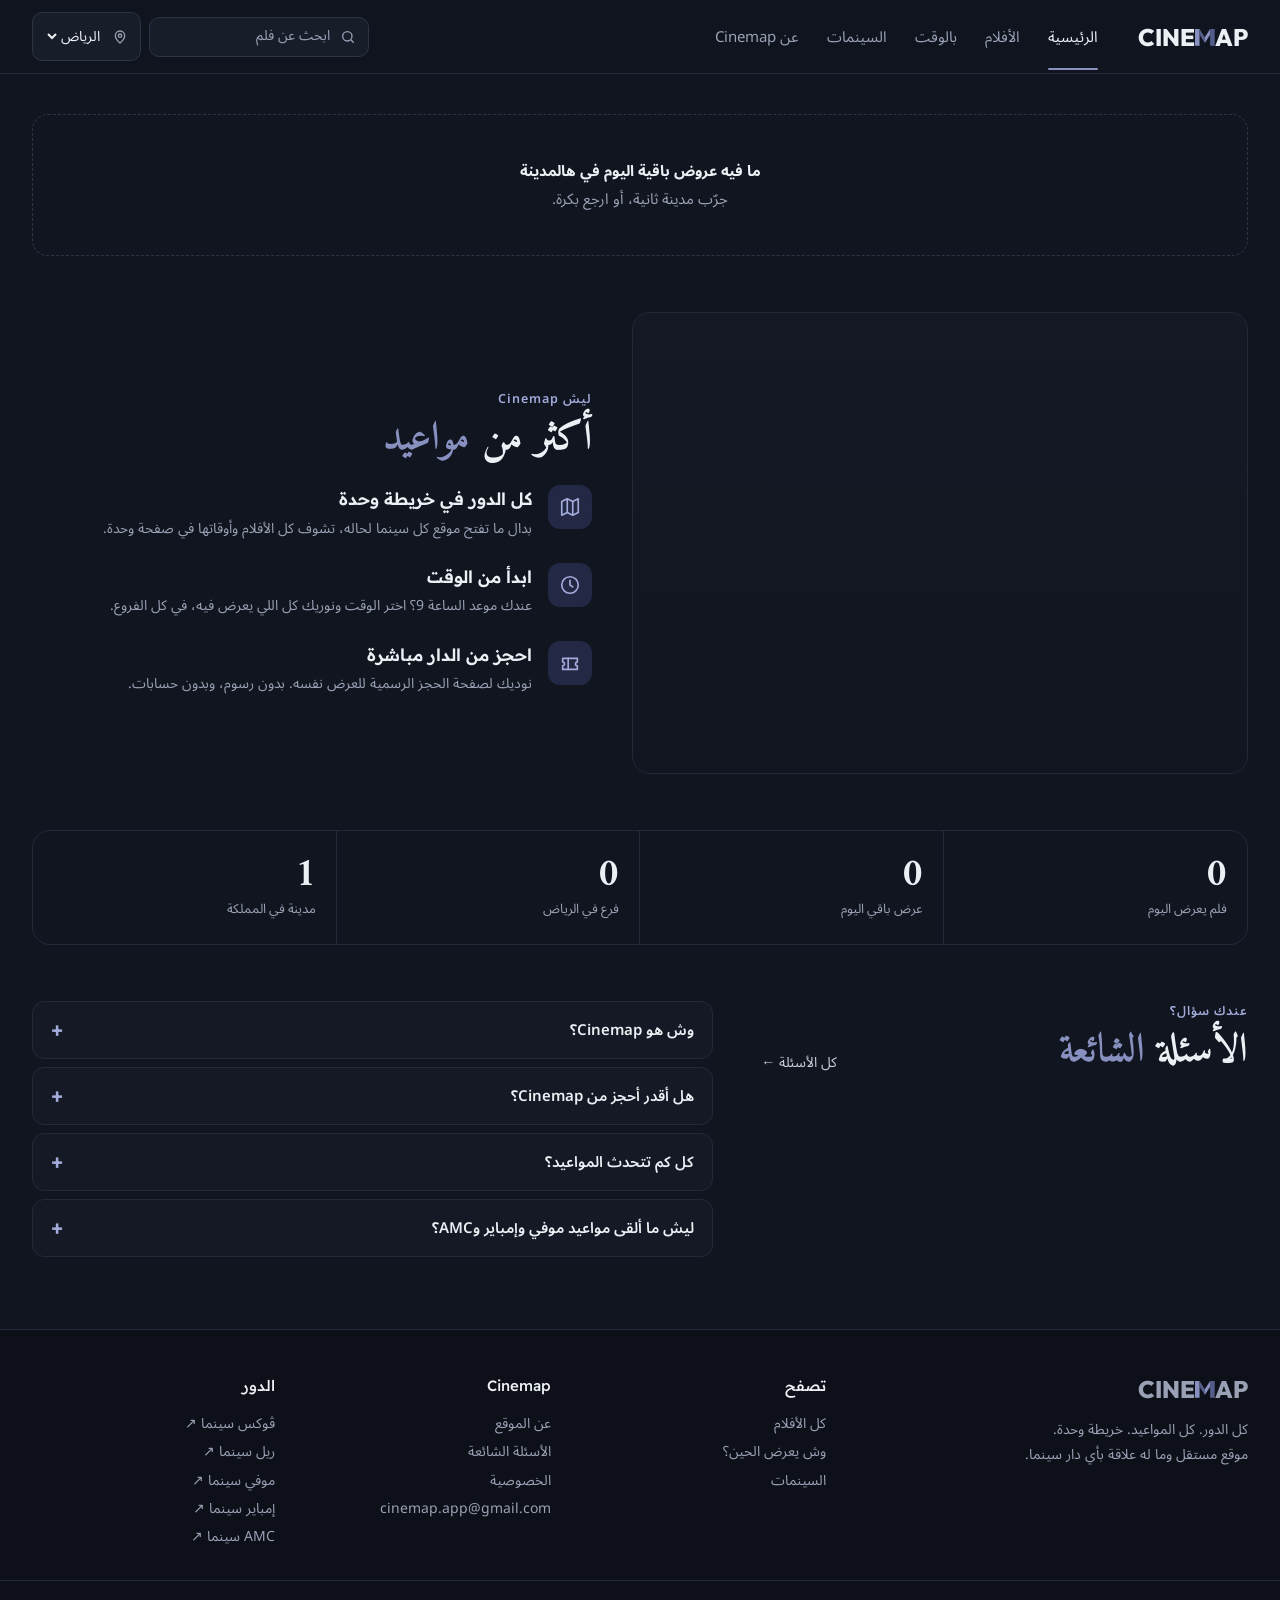
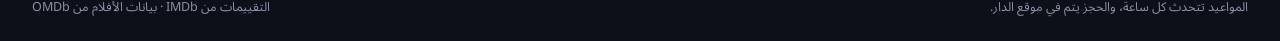
==== commit b01dfab9: "update" ====
--- a/site/index.html
+++ b/site/index.html
@@ -57,7 +57,7 @@
     </div>
     <div>
       <h3>Cinemap</h3>
-      <a href="#/about">عن الموقع</a><a href="#/about#faq">الأسئلة الشائعة</a><a href="privacy.html">الخصوصية</a>
+      <a href="#/about">عن الموقع</a><a href="#/about#faq">الأسئلة الشائعة</a><a href="privacy.html">الخصوصية</a><a href="mailto:cinemap.app@gmail.com" dir="ltr" style="text-align:right">cinemap.app@gmail.com</a>
     </div>
     <div>
       <h3>الدور</h3>
--- a/site/assets/style.css
+++ b/site/assets/style.css
@@ -26,6 +26,7 @@
 .skip{position:absolute;inset-inline-start:-999px;top:8px;background:var(--dusk);color:var(--night-2);padding:8px 14px;border-radius:8px;z-index:50}
 .skip:focus{inset-inline-start:8px}
 .loading{padding-block:80px;color:var(--muted);text-align:center}
+.visually-hidden{position:absolute!important;width:1px;height:1px;overflow:hidden;clip:rect(0 0 0 0);white-space:nowrap}
 
 /* ---------- الهيدر ---------- */
 .top{position:sticky;top:0;z-index:20;background:rgba(17,21,31,.88);backdrop-filter:blur(12px);-webkit-backdrop-filter:blur(12px);border-bottom:1px solid var(--line);padding-top:env(safe-area-inset-top,0px)}
@@ -69,18 +70,18 @@
 .fresh.ok::before{background:var(--ok)} .fresh.stale::before{background:var(--warn)}
 
 /* ---------- البلبورد ---------- */
-.billboard{position:relative;overflow:hidden;isolation:isolate;min-height:clamp(440px,66vh,620px);display:flex;align-items:flex-end;border-bottom:1px solid var(--line)}
+.billboard{position:relative;overflow:hidden;isolation:isolate;min-height:clamp(340px,46vh,450px);display:flex;align-items:flex-end;border-bottom:1px solid var(--line)}
 .bb-bg{position:absolute;inset:0;z-index:-2;background-size:cover;background-position:center 25%}
 .bb-bg.soft{filter:blur(30px) saturate(1.15);transform:scale(1.2);opacity:.7}
 .billboard::before{content:"";position:absolute;inset:0;z-index:-1;background:
   linear-gradient(0deg,var(--night) 0%,rgba(17,21,31,.85) 24%,rgba(17,21,31,.2) 62%,rgba(17,21,31,.6) 100%),
   linear-gradient(270deg,rgba(17,21,31,.92) 0%,rgba(17,21,31,.5) 45%,rgba(17,21,31,0) 78%)}
-.bb-in{display:flex;gap:36px;align-items:flex-end;padding-block:64px 48px;width:100%}
-.bb-poster{flex:0 0 210px;border-radius:12px;overflow:hidden;box-shadow:0 24px 50px rgba(0,0,0,.55);display:block}
+.bb-in{display:flex;gap:32px;align-items:flex-end;padding-block:36px 40px;width:100%}
+.bb-poster{flex:0 0 164px;border-radius:12px;overflow:hidden;box-shadow:0 24px 50px rgba(0,0,0,.55);display:block}
 .bb-poster .badge-imdb,.bb-poster .badge-age{display:none}
-.bb-txt{flex:1 1 auto;min-width:0;max-width:660px;display:flex;flex-direction:column;gap:16px}
-.bb-txt h2{margin:0;font-family:var(--f-display);font-weight:700;font-size:clamp(36px,5.6vw,64px);line-height:1.1;text-wrap:balance;text-shadow:0 2px 24px rgba(0,0,0,.4)}
-.bb-txt p{margin:0;color:#D2D6E2;font-size:16px;line-height:1.85;display:-webkit-box;-webkit-line-clamp:3;-webkit-box-orient:vertical;overflow:hidden}
+.bb-txt{flex:1 1 auto;min-width:0;max-width:640px;display:flex;flex-direction:column;gap:12px}
+.bb-txt h2{margin:0;font-family:var(--f-display);font-weight:700;font-size:clamp(30px,4.2vw,48px);line-height:1.1;text-wrap:balance;text-shadow:0 2px 24px rgba(0,0,0,.4)}
+.bb-txt p{margin:0;color:#D2D6E2;font-size:15px;line-height:1.8;display:-webkit-box;-webkit-line-clamp:2;-webkit-box-orient:vertical;overflow:hidden}
 .bb-next{display:flex;gap:8px;flex-wrap:wrap;align-items:center;font-size:14px;color:var(--ink-2)}
 .bb-next .time{min-width:70px;min-height:44px;font-size:15px;background:rgba(24,29,42,.75);backdrop-filter:blur(6px)}
 .bb-dots{position:absolute;bottom:20px;left:clamp(16px,3vw,32px);display:flex;gap:6px}
@@ -301,6 +302,13 @@
 .links-row a{border:1px solid var(--line-2);border-radius:10px;padding:8px 14px;text-decoration:none;color:var(--ink);font-size:14px}
 .links-row a::after{content:" ↗";color:var(--muted)}
 
+/* ---------- صفحة نصية (الخصوصية) ---------- */
+.prose{display:flex;flex-direction:column;gap:22px;max-width:760px}
+.prose section{border:1px solid var(--line);border-radius:14px;padding:20px 22px;background:var(--surface-2)}
+.prose h2{margin:0 0 8px;font-family:var(--f-head);font-weight:600;font-size:18px}
+.prose p,.prose li{margin:0;color:var(--ink-2);line-height:1.9}
+.prose ul{margin:6px 0 0;padding-inline-start:20px}
+
 /* ---------- الفوتر ---------- */
 .foot{border-top:1px solid var(--line);background:var(--night-2);color:var(--muted);font-size:14px}
 .foot-grid{display:grid;grid-template-columns:1.6fr 1fr 1fr 1fr;gap:32px;padding-block:44px 28px}
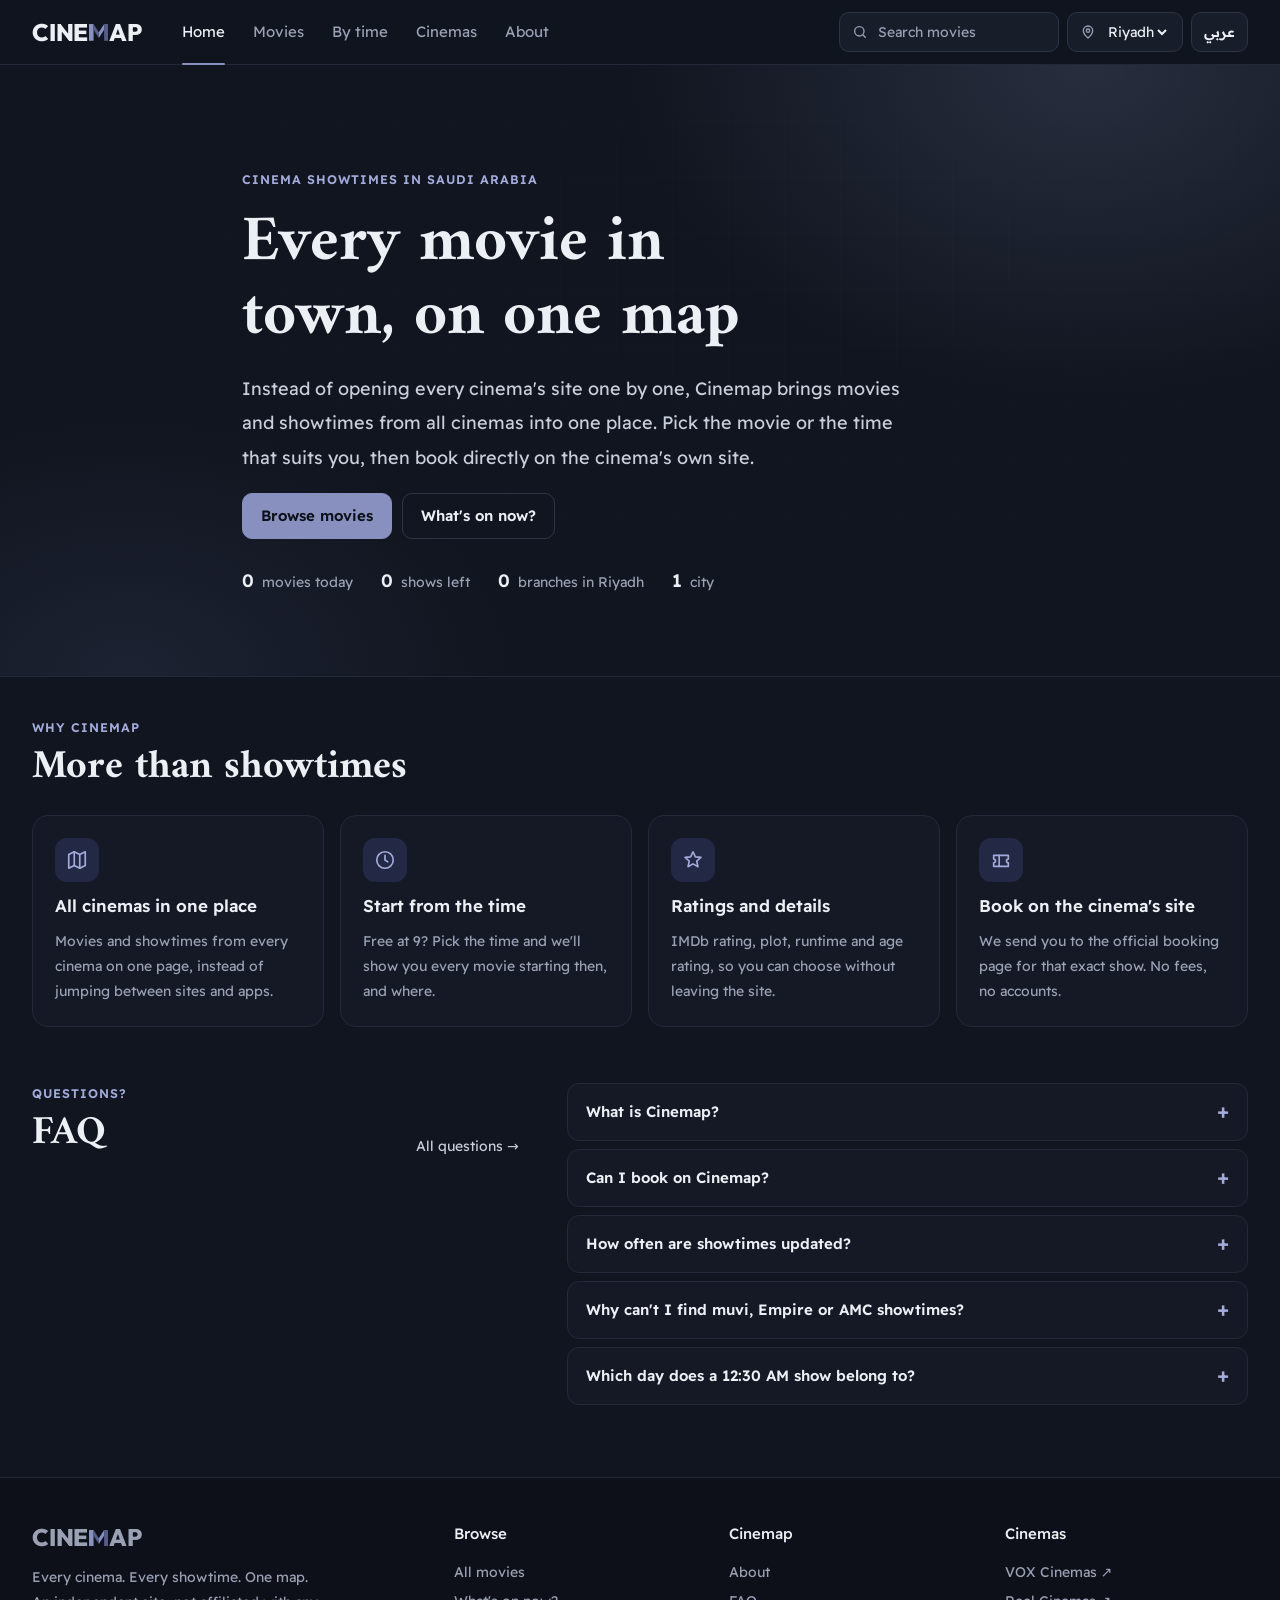
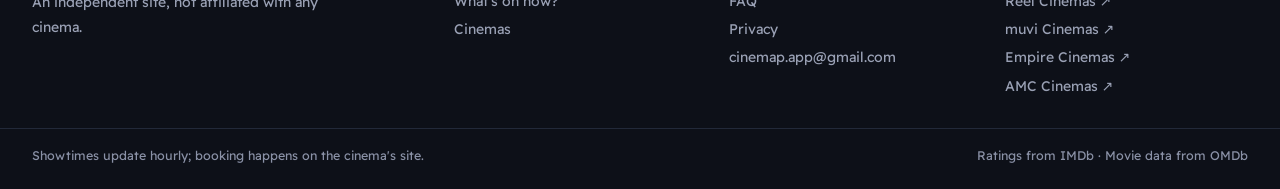
==== commit bccd22e8: "add english to website" ====
--- a/site/index.html
+++ b/site/index.html
@@ -13,68 +13,70 @@
 <link rel="preconnect" href="https://fonts.gstatic.com" crossorigin>
 <link rel="stylesheet" href="https://fonts.googleapis.com/css2?family=Amiri:wght@400;700&family=Outfit:wght@800&family=Readex+Pro:wght@400;500;600&family=Noto+Sans+Arabic:wght@400;500;600&display=swap">
 <link rel="stylesheet" href="assets/style.css">
+<script>try{var q=new URLSearchParams(location.search).get("lang"),s=localStorage.getItem("lang"),l=q||s||(/^ar/i.test(navigator.language||"ar")?"ar":"en");if(l==="en"){document.documentElement.lang="en";document.documentElement.dir="ltr"}}catch(e){}</script>
 <!-- الإحصائيات: ضع سكربت Google Analytics أو Umami هنا (انظر README) -->
 </head>
 <body>
-<a class="skip" href="#view">انتقل للمحتوى</a>
+<a class="skip" href="#view" data-en="Skip to content">انتقل للمحتوى</a>
 <header class="top">
   <div class="wrap top-in">
-    <a class="logo" href="#/" aria-label="Cinemap، الرئيسية" dir="ltr">
+    <a class="logo" href="#/" aria-label="Cinemap، الرئيسية" data-en-aria="Cinemap home" dir="ltr">
       <span>CINE</span><svg viewBox="0 0 82 70" aria-hidden="true"><path d="M0 0H19V70H0Z" fill="#8790BF"/><path d="M19 0L41 34V58L19 24Z" fill="#545C8A"/><path d="M41 34L63 0V24L41 58Z" fill="#8790BF"/><path d="M63 0H82V70H63Z" fill="#545C8A"/></svg><span>AP</span>
     </a>
-    <nav class="nav" aria-label="الأقسام">
-      <a href="#/" data-nav="home">الرئيسية</a>
-      <a href="#/movies" data-nav="movies">الأفلام</a>
-      <a href="#/times" data-nav="times">بالوقت</a>
-      <a href="#/cinemas" data-nav="cinemas">السينمات</a>
-      <a href="#/about" data-nav="about">عن Cinemap</a>
+    <nav class="nav" aria-label="الأقسام" data-en-aria="Sections">
+      <a href="#/" data-nav="home" data-en="Home">الرئيسية</a>
+      <a href="#/movies" data-nav="movies" data-en="Movies">الأفلام</a>
+      <a href="#/times" data-nav="times" data-en="By time">بالوقت</a>
+      <a href="#/cinemas" data-nav="cinemas" data-en="Cinemas">السينمات</a>
+      <a href="#/about" data-nav="about" data-en="About">عن Cinemap</a>
     </nav>
     <div class="top-tools">
       <form class="search" id="searchForm" role="search">
         <svg width="16" height="16" viewBox="0 0 24 24" fill="none" stroke="currentColor" stroke-width="2" stroke-linecap="round" aria-hidden="true"><circle cx="11" cy="11" r="7"/><path d="M20 20l-3.5-3.5"/></svg>
-        <input id="q" type="search" placeholder="ابحث عن فلم" autocomplete="off" aria-label="ابحث عن فلم">
+        <input id="q" type="search" placeholder="ابحث عن فلم" data-en-ph="Search movies" autocomplete="off" aria-label="ابحث عن فلم" data-en-aria="Search movies">
       </form>
       <label class="city" for="city">
         <svg width="16" height="16" viewBox="0 0 24 24" fill="none" stroke="currentColor" stroke-width="2" stroke-linecap="round" aria-hidden="true"><path d="M12 21s-7-6.2-7-11a7 7 0 0 1 14 0c0 4.8-7 11-7 11z"/><circle cx="12" cy="10" r="2.5"/></svg>
-        <select id="city" aria-label="المدينة"></select>
+        <select id="city" aria-label="المدينة" data-en-aria="City"></select>
       </label>
+      <button type="button" class="lang-btn" id="langBtn">EN</button>
     </div>
   </div>
 </header>
-<div class="sample-banner" id="sampleBanner" hidden>بيانات تجريبية. المواعيد الحقيقية تظهر بعد أول تحديث تلقائي.</div>
+<div class="sample-banner" id="sampleBanner" hidden data-en="Sample data. Real showtimes appear after the first automatic update.">بيانات تجريبية. المواعيد الحقيقية تظهر بعد أول تحديث تلقائي.</div>
 
-<main id="view" tabindex="-1"><div class="wrap loading">جاري تحميل المواعيد…</div></main>
+<main id="view" tabindex="-1"><div class="wrap loading" data-en="Loading showtimes…">جاري تحميل المواعيد…</div></main>
 
 <footer class="foot">
   <div class="wrap foot-grid">
     <div class="foot-brand">
       <a class="logo" href="#/" dir="ltr" aria-label="Cinemap"><span>CINE</span><svg viewBox="0 0 82 70" aria-hidden="true"><path d="M0 0H19V70H0Z" fill="#8790BF"/><path d="M19 0L41 34V58L19 24Z" fill="#545C8A"/><path d="M41 34L63 0V24L41 58Z" fill="#8790BF"/><path d="M63 0H82V70H63Z" fill="#545C8A"/></svg><span>AP</span></a>
-      <p>كل الدور. كل المواعيد. خريطة وحدة.<br>موقع مستقل وما له علاقة بأي دار سينما.</p>
+      <p data-en="Every cinema. Every showtime. One map.<br>An independent site, not affiliated with any cinema.">كل الدور. كل المواعيد. خريطة وحدة.<br>موقع مستقل وما له علاقة بأي دار سينما.</p>
     </div>
     <div>
-      <h3>تصفح</h3>
-      <a href="#/movies">كل الأفلام</a><a href="#/times">وش يعرض الحين؟</a><a href="#/cinemas">السينمات</a>
+      <h3 data-en="Browse">تصفح</h3>
+      <a href="#/movies" data-en="All movies">كل الأفلام</a><a href="#/times" data-en="What's on now?">وش يعرض الحين؟</a><a href="#/cinemas" data-en="Cinemas">السينمات</a>
     </div>
     <div>
       <h3>Cinemap</h3>
-      <a href="#/about">عن الموقع</a><a href="#/about#faq">الأسئلة الشائعة</a><a href="privacy.html">الخصوصية</a><a href="mailto:cinemap.app@gmail.com" dir="ltr" style="text-align:right">cinemap.app@gmail.com</a>
+      <a href="#/about" data-en="About">عن الموقع</a><a href="#/about#faq" data-en="FAQ">الأسئلة الشائعة</a><a href="privacy.html" data-en="Privacy">الخصوصية</a><a href="mailto:cinemap.app@gmail.com" dir="ltr" class="foot-mail">cinemap.app@gmail.com</a>
     </div>
     <div>
-      <h3>الدور</h3>
+      <h3 data-en="Cinemas">الدور</h3>
       <div id="footChains"></div>
     </div>
   </div>
   <div class="wrap foot-bottom">
-    <span>المواعيد تتحدث كل ساعة، والحجز يتم في موقع الدار.</span>
-    <span>التقييمات من IMDb · بيانات الأفلام من OMDb</span>
+    <span data-en="Showtimes update hourly; booking happens on the cinema's site.">المواعيد تتحدث كل ساعة، والحجز يتم في موقع الدار.</span>
+    <span data-en="Ratings from IMDb · Movie data from OMDb">التقييمات من IMDb · بيانات الأفلام من OMDb</span>
   </div>
 </footer>
 
-<nav class="tabbar" aria-label="التنقل السريع">
-  <a href="#/" data-nav="home"><svg viewBox="0 0 24 24" aria-hidden="true"><path d="M3 11l9-7 9 7v9a1 1 0 0 1-1 1h-5v-6H9v6H4a1 1 0 0 1-1-1z"/></svg>الرئيسية</a>
-  <a href="#/movies" data-nav="movies"><svg viewBox="0 0 24 24" aria-hidden="true"><rect x="3" y="4" width="18" height="16" rx="2"/><path d="M7 4v16M17 4v16M3 9h4M3 15h4M17 9h4M17 15h4"/></svg>الأفلام</a>
-  <a href="#/times" data-nav="times"><svg viewBox="0 0 24 24" aria-hidden="true"><circle cx="12" cy="12" r="9"/><path d="M12 7v5l3 2"/></svg>بالوقت</a>
-  <a href="#/cinemas" data-nav="cinemas"><svg viewBox="0 0 24 24" aria-hidden="true"><path d="M12 21s-7-6.2-7-11a7 7 0 0 1 14 0c0 4.8-7 11-7 11z"/><circle cx="12" cy="10" r="2.5"/></svg>السينمات</a>
+<nav class="tabbar" aria-label="التنقل السريع" data-en-aria="Quick navigation">
+  <a href="#/" data-nav="home"><svg viewBox="0 0 24 24" aria-hidden="true"><path d="M3 11l9-7 9 7v9a1 1 0 0 1-1 1h-5v-6H9v6H4a1 1 0 0 1-1-1z"/></svg><span data-en="Home">الرئيسية</span></a>
+  <a href="#/movies" data-nav="movies"><svg viewBox="0 0 24 24" aria-hidden="true"><rect x="3" y="4" width="18" height="16" rx="2"/><path d="M7 4v16M17 4v16M3 9h4M3 15h4M17 9h4M17 15h4"/></svg><span data-en="Movies">الأفلام</span></a>
+  <a href="#/times" data-nav="times"><svg viewBox="0 0 24 24" aria-hidden="true"><circle cx="12" cy="12" r="9"/><path d="M12 7v5l3 2"/></svg><span data-en="By time">بالوقت</span></a>
+  <a href="#/cinemas" data-nav="cinemas"><svg viewBox="0 0 24 24" aria-hidden="true"><path d="M12 21s-7-6.2-7-11a7 7 0 0 1 14 0c0 4.8-7 11-7 11z"/><circle cx="12" cy="10" r="2.5"/></svg><span data-en="Cinemas">السينمات</span></a>
 </nav>
 <script src="assets/app.js"></script>
 </body>
--- a/site/assets/style.css
+++ b/site/assets/style.css
@@ -42,13 +42,16 @@
 .top-tools{display:flex;gap:8px;align-items:center}
 .search,.city{display:flex;align-items:center;gap:8px;background:var(--surface);border:1px solid var(--line-2);border-radius:10px;padding:0 12px;min-height:40px;color:var(--muted);margin:0}
 .search{width:220px}
+.lang-btn{min-height:40px;min-width:48px;padding:0 12px;border-radius:10px;border:1px solid var(--line-2);background:var(--surface);color:var(--ink);font-family:var(--f-head);font-weight:600;font-size:14px;cursor:pointer}
+.lang-btn:hover{border-color:var(--dusk)}
+.lang-btn:focus-visible{outline:2px solid var(--dusk);outline-offset:2px}
 .search input{flex:1;min-width:0;background:transparent;border:0;outline:0;color:var(--ink);font-size:14px}
 .search input::placeholder{color:var(--muted)}
 .city select{background:transparent;border:0;outline:0;color:var(--ink);font-size:14px;cursor:pointer;padding:8px 0}
 .city select option{background:var(--surface);color:var(--ink)}
 .sample-banner{background:var(--dusk-soft);color:var(--dusk-ink);text-align:center;padding:8px 16px;font-size:13px}
 @media (max-width:980px){.nav{display:none}.top-in{justify-content:space-between}}
-@media (max-width:560px){.top-in{flex-wrap:wrap;gap:10px}.top-tools{flex:1 1 100%}.search{flex:1;width:auto}}
+@media (max-width:560px){.top-in{flex-wrap:wrap;gap:10px}.top-tools{flex:1 1 100%;min-width:0}.search{flex:1 1 0;width:auto;min-width:0}.city{padding:0 8px;min-width:0;flex:0 1 auto}.city select{max-width:110px}.lang-btn{flex:0 0 auto;padding:0 10px}}
 
 main{flex:1;display:flex;flex-direction:column;outline:0}
 .page{display:flex;flex-direction:column;gap:56px;padding-block:40px 72px}
@@ -59,7 +62,7 @@
 .sec-head .ttl{display:flex;flex-direction:column;gap:6px}
 .kicker{font-size:12.5px;letter-spacing:.08em;color:var(--dusk-ink);font-weight:600}
 .sec-head h2,.page-head h1{margin:0;font-family:var(--f-display);font-weight:700;font-size:clamp(28px,3.6vw,40px);line-height:1.2;text-wrap:balance}
-.sec-head h2 em,.page-head h1 em,.bb-txt h2 em{font-style:normal;color:var(--dusk)}
+.sec-head h2 em,.page-head h1 em,.bb-txt h2 em{font-style:normal;color:inherit}
 .sec-head .more{font-size:14px;text-decoration:none;color:var(--ink-2);display:inline-flex;gap:6px;align-items:center}
 .sec-head .more:hover{color:var(--dusk-ink)}
 .page-head{display:flex;flex-direction:column;gap:8px}
@@ -103,7 +106,7 @@
 .poster img{width:100%;height:100%;object-fit:cover}
 .poster .ph{position:absolute;inset:0;display:flex;flex-direction:column;justify-content:flex-end;gap:4px;padding:16px}
 .poster .ph b{font-family:var(--f-head);font-weight:600;font-size:19px;line-height:1.25;color:rgba(255,255,255,.92)}
-.poster .ph i{font-style:normal;font-size:11px;letter-spacing:.06em;color:rgba(255,255,255,.6);direction:ltr;text-align:right}
+.poster .ph i{font-style:normal;font-size:11px;letter-spacing:.06em;color:rgba(255,255,255,.6);direction:ltr;text-align:end}
 .poster.has-rank .ph{padding-inline-end:64px}
 .badge-imdb{position:absolute;top:8px;right:8px;background:var(--imdb);color:#111;font-family:var(--f-head);font-weight:600;font-size:12px;border-radius:6px;padding:1px 7px}
 .badge-age{position:absolute;top:8px;left:8px;background:rgba(13,16,24,.78);color:var(--ink);font-size:11px;border-radius:6px;padding:1px 7px;border:1px solid rgba(255,255,255,.16)}
@@ -249,7 +252,7 @@
 .mv-poster .poster{border-radius:14px}
 .mv-info{flex:999 1 480px;min-width:0;display:flex;flex-direction:column;gap:18px}
 .mv-info h1{margin:0;font-family:var(--f-display);font-weight:700;font-size:clamp(34px,5vw,54px);line-height:1.15;text-wrap:balance}
-.mv-en{color:var(--muted);direction:ltr;text-align:right;font-size:15px}
+.mv-en{color:var(--muted);direction:ltr;text-align:end;font-size:15px}
 .stat-row{display:flex;gap:12px;flex-wrap:wrap}
 .statbox{display:flex;align-items:center;gap:12px;background:var(--surface);border:1px solid var(--line);border-radius:12px;padding:10px 16px}
 .statbox .big{font-family:var(--f-head);font-weight:600;font-size:24px;line-height:1.2}
@@ -332,3 +335,62 @@
 @media (prefers-reduced-motion:reduce){*{transition:none!important;animation:none!important}html{scroll-behavior:auto}}
 .why-art .badge-imdb,.why-art .badge-age,.why-art .ph i{display:none}
 .why-art .ph b{font-size:13px}
+
+/* ---------- مقدمة الرئيسية ---------- */
+.intro{position:relative;overflow:hidden;border-bottom:1px solid var(--line);background:
+  radial-gradient(60% 90% at 85% 0%,rgba(135,144,191,.20),transparent 60%),
+  radial-gradient(50% 70% at 10% 100%,rgba(84,92,138,.18),transparent 60%),var(--night)}
+.intro::after{content:"";position:absolute;inset:0;pointer-events:none;opacity:.35;background-image:linear-gradient(rgba(255,255,255,.035) 1px,transparent 1px),linear-gradient(90deg,rgba(255,255,255,.035) 1px,transparent 1px);background-size:56px 56px;mask-image:radial-gradient(70% 80% at 60% 30%,#000,transparent)}
+.intro-in{position:relative;z-index:1;display:flex;flex-direction:column;gap:18px;padding-block:clamp(56px,9vw,104px) clamp(48px,7vw,80px);max-width:860px}
+.intro h1{margin:0;font-family:var(--f-display);font-weight:700;font-size:clamp(36px,5.6vw,64px);line-height:1.15;text-wrap:balance}
+.intro p{margin:0;color:var(--ink-2);font-size:clamp(15px,1.6vw,18px);line-height:1.9;max-width:62ch}
+.intro-stats{display:flex;flex-wrap:wrap;gap:8px 28px;margin-top:10px;color:var(--muted);font-size:14px}
+.intro-stats b{color:var(--ink);font-family:var(--f-head);font-weight:600;font-size:18px;margin-inline-end:4px}
+.feat-cards{display:grid;grid-template-columns:repeat(4,minmax(0,1fr));gap:16px}
+.feat-card{display:flex;flex-direction:column;gap:10px;padding:22px;border:1px solid var(--line);border-radius:16px;background:var(--surface-2)}
+.feat-card h3{margin:0;font-family:var(--f-head);font-weight:600;font-size:17px}
+.feat-card p{margin:0;color:var(--muted);font-size:14px;line-height:1.8}
+.why-grid{display:flex;flex-direction:column;gap:24px}
+@media (max-width:980px){.feat-cards{grid-template-columns:repeat(2,minmax(0,1fr))}}
+@media (max-width:560px){.feat-cards{grid-template-columns:1fr}}
+
+/* ---------- صفحة الوقت: اختيار مباشر + فلم واحد لكل بطاقة ---------- */
+.time-pick{display:flex;align-items:center;gap:14px;flex-wrap:wrap;padding:18px 20px;border:1px solid var(--line-2);border-radius:16px;background:var(--surface-2)}
+.time-pick > label{font-family:var(--f-head);font-weight:500;font-size:17px}
+.pick.big{min-height:52px;padding:0 16px;border-color:var(--dusk);background:var(--night)}
+.pick.big select{font-family:var(--f-head);font-weight:600;font-size:18px;min-width:150px}
+.time-pick .meta-line{flex:1 1 260px}
+.tm-list{display:flex;flex-direction:column;gap:14px}
+.tm-card{display:flex;gap:20px;padding:16px;border:1px solid var(--line);border-radius:16px;background:var(--surface-2)}
+.tm-poster{flex:0 0 112px;display:block}
+.tm-poster .badge-imdb,.tm-poster .badge-age,.tm-poster .ph i{display:none}
+.tm-poster .ph b{font-size:14px}
+.tm-body{flex:1;min-width:0;display:flex;flex-direction:column;gap:14px}
+.tm-head{display:flex;flex-direction:column;gap:6px}
+.tm-head a{text-decoration:none;color:var(--ink)}
+.tm-head h2{margin:0;font-family:var(--f-head);font-weight:600;font-size:20px;line-height:1.3}
+.tm-head a:hover h2{color:var(--dusk-ink)}
+.tm-cins{display:flex;flex-direction:column;gap:10px}
+.tm-cin{display:flex;gap:16px;align-items:center;flex-wrap:wrap;padding-top:10px;border-top:1px dashed var(--line-2)}
+.tm-cin-name{flex:0 0 170px;display:flex;flex-direction:column;text-decoration:none;color:var(--ink);font-weight:600;font-size:15px}
+.tm-cin-name span{color:var(--muted);font-weight:400;font-size:12.5px}
+.tm-cin-name:hover{color:var(--dusk-ink)}
+.tm-card .time{min-width:92px}
+@media (max-width:560px){
+  .tm-card{gap:12px;padding:12px}
+  .tm-poster{flex-basis:72px}
+  .tm-cin{gap:8px}
+  .tm-cin-name{flex-basis:100%}
+  .tm-card .time{min-width:82px}
+  .time-pick > label{flex-basis:100%}
+  .pick.big{flex:1}
+}
+.feat-card .feat-ic{width:44px;height:44px;flex:0 0 auto}
+
+/* ---------- النسخة الإنجليزية ---------- */
+html[lang=en]{--f-head:"Readex Pro",system-ui,sans-serif;--f-body:"Readex Pro",system-ui,sans-serif}
+html[lang=en] .kicker{text-transform:uppercase}
+html[dir=rtl] .foot-mail{text-align:right}
+html[dir=ltr] .foot-mail{text-align:left}
+html:not([lang=en]) [data-only=en],html[lang=en] [data-only=ar]{display:none!important}
+.lang-block{display:contents}
